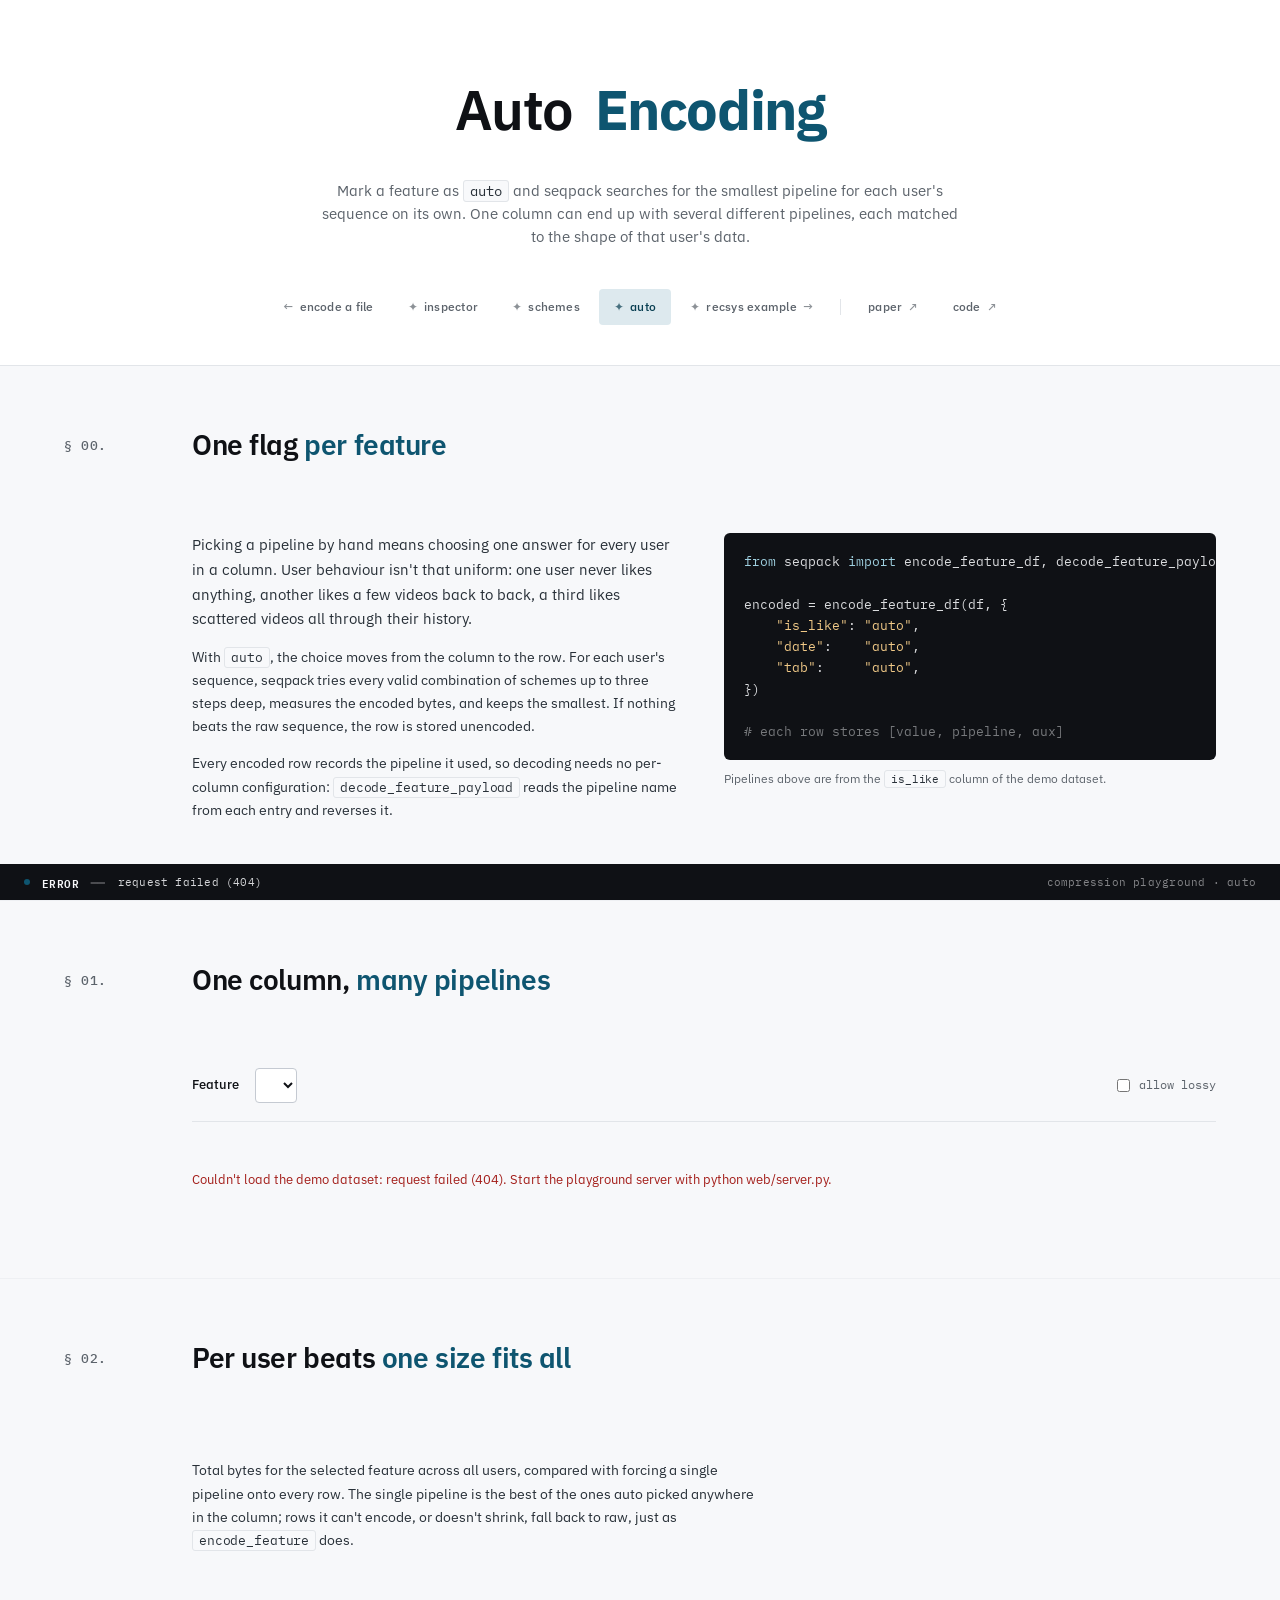
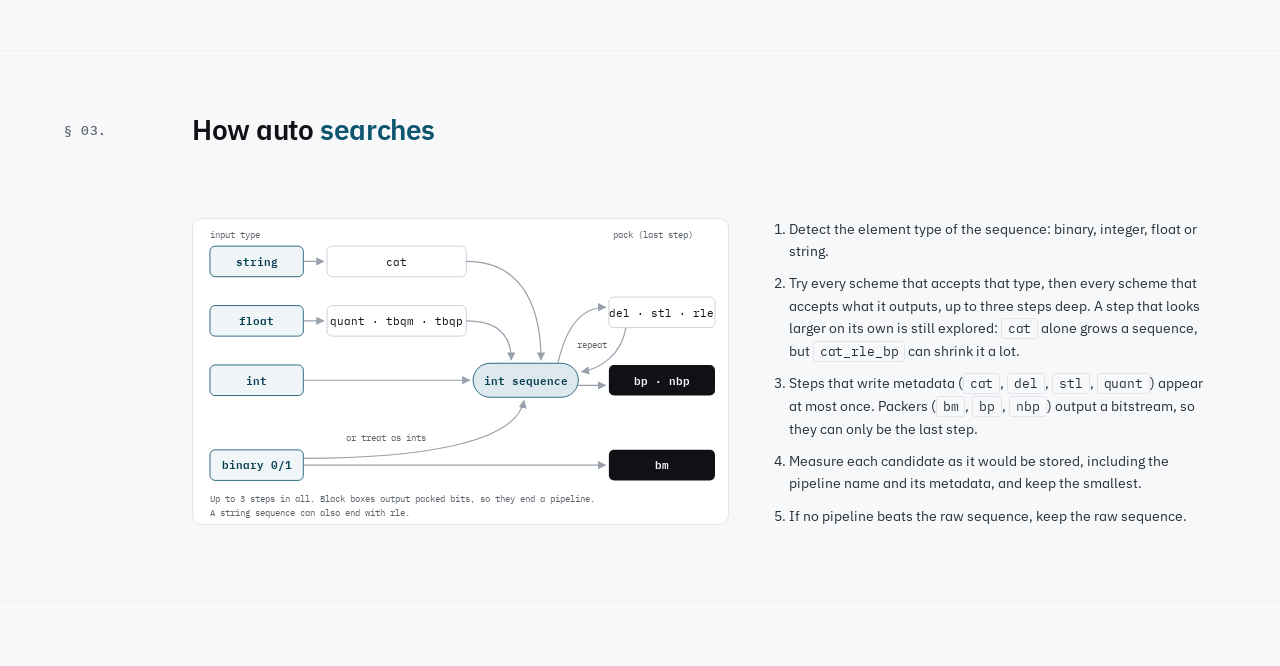
==== web/auto-encoding.html @ 8d9e1c18 "auto demo" ====
<!DOCTYPE html>
<html lang="en">
<head>
<meta charset="UTF-8">
<meta name="viewport" content="width=device-width, initial-scale=1.0">
<title>Compression Playground · Auto Encoding</title>
<link rel="preconnect" href="https://fonts.googleapis.com">
<link rel="preconnect" href="https://fonts.gstatic.com" crossorigin>
<link href="https://fonts.googleapis.com/css2?family=IBM+Plex+Mono:wght@400;500;600&family=IBM+Plex+Sans:wght@400;500;600;700&family=IBM+Plex+Serif:ital,wght@0,400;0,500;1,400&display=swap" rel="stylesheet">
<link rel="stylesheet" href="styles.css">
<style>
/* Pipeline colours. Assigned in order of how many users a pipeline wins, so
   the most common pipeline in any column is always the accent teal. */
:root {
  --pl-0: #0E5570;
  --pl-1: #D08A2E;
  --pl-2: #6B8F3A;
  --pl-3: #8A5BA8;
  --pl-4: #B8514A;
  --pl-5: #4F9BB5;
  --pl-6: #8C7A5B;
  --pl-7: #5C636B;
  --pl-none: #D5DAE0;
}

.au-body { font-size: 14px; line-height: 1.65; color: var(--ink-soft); max-width: 72ch; }
.au-body p { margin: 0 0 14px; }

/* ── §00 intro ─────────────────────────────────────────────────── */
.au-intro, .au-search { min-width: 0; }
.au-intro {
  display: grid;
  grid-template-columns: minmax(0, 1fr) minmax(0, 1fr);
  gap: 40px;
  align-items: start;
}
.au-code {
  margin: 0;
  background: var(--ink);
  color: rgba(247, 248, 250, 0.88);
  border-radius: var(--r-md);
  padding: 18px 20px;
  font-family: 'IBM Plex Mono', monospace;
  font-size: 12.5px;
  line-height: 1.7;
  overflow-x: auto;
}
.au-code .c { color: rgba(247, 248, 250, 0.45); }
.au-code .k { color: #9FD0E0; }
.au-code .s { color: #F0C987; }
.au-code-caption { font-size: 12px; color: var(--muted); margin-top: 10px; }

/* ── §01 explorer ──────────────────────────────────────────────── */
.au-controls {
  display: flex;
  flex-wrap: wrap;
  align-items: center;
  gap: 12px 16px;
  padding-bottom: 18px;
  margin-bottom: 24px;
  border-bottom: 1px solid var(--border);
}
.au-col-label { font-size: 13px; font-weight: 500; color: var(--ink); }
.au-select {
  font-family: 'IBM Plex Mono', monospace;
  font-size: 13px;
  padding: 7px 10px;
  border: 1px solid var(--border-strong);
  border-radius: var(--r-sm);
  background: var(--surface);
  color: var(--ink);
}
.au-picks { display: flex; flex-wrap: wrap; gap: 6px; }
.au-pick {
  font-family: 'IBM Plex Mono', monospace;
  font-size: 12px;
  padding: 5px 10px;
  border-radius: 999px;
  border: 1px solid var(--border);
  background: var(--surface);
  color: var(--muted);
  cursor: pointer;
}
.au-pick:hover { color: var(--ink); border-color: var(--border-strong); }
.au-pick[aria-pressed="true"] { background: var(--accent-soft); color: var(--accent-strong); border-color: transparent; }
.au-controls .lossy-toggle { margin-left: auto; }

.au-headline {
  font-size: 22px;
  font-weight: 600;
  letter-spacing: -0.01em;
  color: var(--ink);
  line-height: 1.3;
  margin: 0 0 18px;
  max-width: 40ch;
}
.au-headline .num { color: var(--accent); }

.au-explorer {
  display: grid;
  grid-template-columns: minmax(0, 440px) minmax(0, 1fr);
  gap: 40px;
  align-items: start;
}

/* the user grid — the centrepiece */
.au-grid {
  display: grid;
  grid-template-columns: repeat(10, 1fr);
  gap: 4px;
}
.au-tile {
  aspect-ratio: 1;
  border: none;
  padding: 0;
  border-radius: 3px;
  cursor: pointer;
  background: var(--pl-none);
  transition: transform var(--t-fast) var(--ease), opacity var(--t-base) var(--ease);
  position: relative;
}
.au-tile:hover { transform: scale(1.12); z-index: 1; }
.au-tile:focus-visible { outline: 2px solid var(--ink); outline-offset: 2px; }
.au-tile[aria-pressed="true"] { box-shadow: 0 0 0 2px var(--surface), 0 0 0 4px var(--ink); z-index: 2; }
.au-grid.filtering .au-tile:not(.match) { opacity: 0.18; }
.au-grid-caption { font-size: 12px; color: var(--muted); margin-top: 10px; }

.au-legend { list-style: none; margin: 18px 0 0; padding: 0; display: flex; flex-direction: column; gap: 2px; }
.au-legend button {
  width: 100%;
  display: grid;
  grid-template-columns: 12px minmax(0, 1fr) auto;
  gap: 10px;
  align-items: center;
  padding: 6px 8px;
  border: 1px solid transparent;
  border-radius: var(--r-sm);
  background: transparent;
  cursor: pointer;
  font: inherit;
  text-align: left;
  color: var(--ink);
}
.au-legend button:hover, .au-legend button[aria-pressed="true"] { background: var(--surface); border-color: var(--border); }
.au-swatch { width: 12px; height: 12px; border-radius: 2px; }
.au-legend-name { font-family: 'IBM Plex Mono', monospace; font-size: 12.5px; }
.au-legend-count { font-size: 12px; color: var(--muted); font-feature-settings: 'tnum'; }

/* selected user */
.au-detail {
  background: var(--surface);
  border: 1px solid var(--border);
  border-radius: var(--r-lg);
  padding: 22px 24px;
  min-width: 0;
}
.au-detail-head { display: flex; flex-wrap: wrap; align-items: baseline; justify-content: space-between; gap: 8px 16px; }
.au-detail-user { font-size: 18px; font-weight: 600; color: var(--ink); margin: 0; }
.au-detail-len { font-size: 12px; color: var(--muted); }
.au-strip { display: block; width: 100%; height: 72px; margin: 16px 0 6px; }
.au-strip-caption { font-size: 11.5px; color: var(--muted); display: flex; justify-content: space-between; gap: 12px; }
.au-pipeline { display: flex; flex-wrap: wrap; align-items: center; gap: 6px; margin: 18px 0 14px; }
.au-pipeline .scheme-chip .label { padding: 4px 10px; }
.au-pipeline-arrow { color: var(--soft); font-size: 12px; }
.au-raw-chip {
  font-family: 'IBM Plex Mono', monospace;
  font-size: 12px;
  padding: 4px 10px;
  border-radius: var(--r-sm);
  border: 1px dashed var(--border-strong);
  color: var(--muted);
}
.au-why { list-style: none; margin: 0 0 16px; padding: 0; display: flex; flex-direction: column; gap: 6px; }
.au-why li { display: grid; grid-template-columns: 44px minmax(0, 1fr); gap: 10px; font-size: 13px; line-height: 1.5; }
.au-why code { font-size: 11.5px; justify-self: start; align-self: start; }
.au-bytes {
  display: flex;
  flex-wrap: wrap;
  align-items: baseline;
  gap: 6px 14px;
  padding-top: 14px;
  border-top: 1px solid var(--rule);
  font-feature-settings: 'tnum';
}
.au-bytes-from { color: var(--muted); font-size: 13px; text-decoration: line-through; text-decoration-color: var(--soft); }
.au-bytes-to { font-size: 20px; font-weight: 600; color: var(--ink); }
.au-bytes-ratio { font-size: 13px; color: var(--pos); font-weight: 500; }
.au-bytes a { margin-left: auto; font-size: 13px; }

/* contrast trio */
.au-trio-title { font-size: 15px; font-weight: 600; color: var(--ink); margin: 48px 0 6px; }
.au-trio-sub { font-size: 13px; color: var(--muted); margin: 0 0 16px; }
.au-trio { display: grid; grid-template-columns: repeat(3, minmax(0, 1fr)); gap: 16px; }
.au-card {
  text-align: left;
  font: inherit;
  color: inherit;
  background: var(--surface);
  border: 1px solid var(--border);
  border-top: 3px solid var(--card-color, var(--pl-none));
  border-radius: var(--r-md);
  padding: 14px 16px 16px;
  cursor: pointer;
  min-width: 0;
}
.au-card:hover { border-color: var(--border-strong); border-top-color: var(--card-color); }
.au-card:focus-visible { outline: 2px solid var(--ink); outline-offset: 2px; }
.au-card-user { font-size: 12px; color: var(--muted); }
.au-card-scheme { font-family: 'IBM Plex Mono', monospace; font-size: 14px; font-weight: 600; color: var(--ink); margin: 2px 0 8px; }
.au-card .au-strip { height: 36px; margin: 6px 0 8px; }
.au-card-why { font-size: 12.5px; line-height: 1.5; color: var(--ink-soft); margin: 0; }

/* ── §02 savings ───────────────────────────────────────────────── */
.au-bars { display: flex; flex-direction: column; gap: 14px; max-width: 760px; }
.au-bar-row { display: grid; grid-template-columns: 220px minmax(0, 1fr) 96px; gap: 16px; align-items: center; }
.au-bar-label { font-size: 13px; color: var(--ink); }
.au-bar-label small { display: block; font-size: 11.5px; color: var(--muted); font-family: 'IBM Plex Mono', monospace; }
.au-bar-track { height: 18px; background: var(--bg-elev); border-radius: 2px; overflow: hidden; }
.au-bar-fill { height: 100%; background: var(--border-strong); transition: width var(--t-slow) var(--ease); }
.au-bar-row.auto .au-bar-fill { background: var(--accent); }
.au-bar-value { font-size: 13px; text-align: right; font-feature-settings: 'tnum'; color: var(--ink); }
.au-savings-note { margin-top: 20px; }

/* ── §03 search ────────────────────────────────────────────────── */
.au-search { display: grid; grid-template-columns: minmax(0, 1.2fr) minmax(0, 1fr); gap: 40px; align-items: start; }
.au-graph { display: block; width: 100%; height: auto; background: var(--surface); border: 1px solid var(--border); border-radius: var(--r-lg); }
.au-graph text { font-family: 'IBM Plex Mono', monospace; }
.au-rules { margin: 0; padding-left: 20px; font-size: 14px; line-height: 1.6; color: var(--ink-soft); }
.au-rules li { margin-bottom: 10px; }

.au-status { font-size: 13px; color: var(--muted); padding: 24px 0; }
.au-status.error { color: var(--neg); }

@media (max-width: 1100px) {
  .au-intro, .au-explorer, .au-search { grid-template-columns: minmax(0, 1fr); }
  .au-explorer { gap: 28px; }
  .au-grid-wrap { max-width: 440px; }
}
@media (max-width: 700px) {
  .au-trio { grid-template-columns: 1fr; }
  .au-bar-row { grid-template-columns: 1fr 80px; gap: 4px 12px; }
  .au-bar-label { grid-column: 1 / -1; }
  .au-controls .lossy-toggle { margin-left: 0; }
  .au-headline { font-size: 18px; }
  .au-detail { padding: 18px 16px; }
  .au-bytes a { margin-left: 0; flex-basis: 100%; }
}
@media (prefers-reduced-motion: reduce) {
  .au-tile, .au-bar-fill { transition: none; }
}
</style>
</head>
<body>

<div class="grain" aria-hidden="true"></div>

<!-- ─────────────────  MASTHEAD  ───────────────── -->
<header class="masthead">
  <h1 class="title">
    <span class="title-roman">Auto</span>
    <span class="title-italic">Encoding</span>
  </h1>

  <p class="masthead-tagline">
    Mark a feature as <code>auto</code> and seqpack searches for the smallest
    pipeline for each user's sequence on its own. One column can end up with
    several different pipelines, each matched to the shape of that user's data.
  </p>

  <nav class="masthead-nav">
    <a href="/" class="nav-link">
      <span class="nav-arrow">←</span> encode a file
    </a>
    <a href="/inspector.html" class="nav-link">
      <span class="nav-glyph">✦</span> inspector
    </a>
    <a href="/schemes.html" class="nav-link">
      <span class="nav-glyph">✦</span> schemes
    </a>
    <span class="nav-current">
      <span class="nav-glyph">✦</span> auto
    </span>
    <a href="/recsys-use-case.html" class="nav-link">
      <span class="nav-glyph">✦</span> recsys example <span class="nav-arrow">→</span>
    </a>
    <span class="nav-sep" aria-hidden="true"></span>
    <a href="https://dl.acm.org/doi/epdf/10.1145/3773078.3841279" class="nav-link nav-external" target="_blank" rel="noopener noreferrer">
      paper <span class="nav-arrow">↗</span>
    </a>
    <a href="https://github.com/CapitalOne-Research/sequence-compression" class="nav-link nav-external" target="_blank" rel="noopener noreferrer">
      code <span class="nav-arrow">↗</span>
    </a>
  </nav>

  <div class="hot-rule"></div>
</header>


<!-- ─────────────────  §00 ONE FLAG  ───────────────── -->
<section class="section">
  <div class="section-num">§ 00.</div>
  <h2 class="section-title">One flag <em>per feature</em></h2>
  <div class="section-body au-intro">
    <div class="au-body">
      <p class="lede">
        Picking a pipeline by hand means choosing one answer for every user in
        a column. User behaviour isn't that uniform: one user never likes
        anything, another likes a few videos back to back, a third likes
        scattered videos all through their history.
      </p>
      <p>
        With <code>auto</code>, the choice moves from the column to the row.
        For each user's sequence, seqpack tries every valid combination of
        schemes up to three steps deep, measures the encoded bytes, and keeps
        the smallest. If nothing beats the raw sequence, the row is stored
        unencoded.
      </p>
      <p>
        Every encoded row records the pipeline it used, so decoding needs no
        per-column configuration: <code>decode_feature_payload</code> reads the
        pipeline name from each entry and reverses it.
      </p>
    </div>
    <div>
<pre class="au-code"><span class="k">from</span> seqpack <span class="k">import</span> encode_feature_df, decode_feature_payload

encoded = encode_feature_df(df, {
    <span class="s">"is_like"</span>: <span class="s">"auto"</span>,
    <span class="s">"date"</span>:    <span class="s">"auto"</span>,
    <span class="s">"tab"</span>:     <span class="s">"auto"</span>,
})

<span class="c"># each row stores [value, pipeline, aux]</span>
<span id="auCodeRows"></span></pre>
      <p class="au-code-caption">
        Pipelines above are from the <code>is_like</code> column of the demo
        dataset.
      </p>
    </div>
  </div>
</section>


<!-- ─────────────────  §01 EXPLORER  ───────────────── -->
<section class="section">
  <div class="section-num">§ 01.</div>
  <h2 class="section-title">One column, <em>many pipelines</em></h2>
  <div class="section-body">
    <div class="au-controls">
      <label class="au-col-label" for="auColumn">Feature</label>
      <select id="auColumn" class="au-select" aria-label="Feature column"></select>
      <div class="au-picks" id="auPicks" aria-label="Suggested features"></div>
      <label class="lossy-toggle" title="Let auto consider lossy schemes (quant, tbqm, tbqp). Only float features such as embeddings are affected.">
        <input type="checkbox" id="auLossy">
        allow lossy
      </label>
    </div>

    <div id="auStatus" class="au-status" role="status">Encoding the demo dataset…</div>

    <div id="auExplorer" class="hidden">
      <p class="au-headline" id="auHeadline"></p>

      <div class="au-explorer">
        <div class="au-grid-wrap">
          <div class="au-grid" id="auGrid" role="group" aria-label="Users, coloured by the pipeline auto chose"></div>
          <p class="au-grid-caption">
            Each square is one user from the KuaiRand demo sample. Select a
            square to see that user's sequence, or a pipeline below to highlight
            its users.
          </p>
          <ul class="au-legend" id="auLegend"></ul>
        </div>

        <div class="au-detail" id="auDetail" aria-live="polite"></div>
      </div>

      <h3 class="au-trio-title">Same feature, different answers</h3>
      <p class="au-trio-sub" id="auTrioSub"></p>
      <div class="au-trio" id="auTrio"></div>
    </div>
  </div>
</section>


<!-- ─────────────────  §02 SAVINGS  ───────────────── -->
<section class="section" id="auSavingsSection">
  <div class="section-num">§ 02.</div>
  <h2 class="section-title">Per user beats <em>one size fits all</em></h2>
  <div class="section-body">
    <p class="au-body" id="auSavingsLede">
      Total bytes for the selected feature across all users, compared with
      forcing a single pipeline onto every row. The single pipeline is the best
      of the ones auto picked anywhere in the column; rows it can't encode, or
      doesn't shrink, fall back to raw, just as <code>encode_feature</code> does.
    </p>
    <div class="au-bars" id="auBars"></div>
    <p class="au-body au-savings-note" id="auSavingsNote"></p>
  </div>
</section>


<!-- ─────────────────  §03 SEARCH  ───────────────── -->
<section class="section">
  <div class="section-num">§ 03.</div>
  <h2 class="section-title">How auto <em>searches</em></h2>
  <div class="section-body au-search">
    <svg class="au-graph" viewBox="0 0 630 360" role="img"
         aria-labelledby="auGraphTitle auGraphDesc">
      <title id="auGraphTitle">Scheme transitions auto can follow</title>
      <desc id="auGraphDesc">Strings go through cat and floats through quant, tbqm or tbqp; both produce an integer sequence. Integer inputs start there directly, and binary inputs can too. An integer sequence can go through del, stl or rle, which produce integers again, or end in bp or nbp. Binary sequences can also end in bm.</desc>
      <defs>
        <marker id="auArrow" viewBox="0 0 10 10" refX="9" refY="5" markerWidth="7" markerHeight="7" orient="auto-start-reverse">
          <path d="M0,0 L10,5 L0,10 z" fill="#98A0AB"/>
        </marker>
      </defs>

      <g font-size="11" fill="#5C636B">
        <text x="20" y="22">input type</text>
        <text x="495" y="22">pack (last step)</text>
      </g>

      <!-- input types -->
      <g font-size="13" font-weight="600" text-anchor="middle" fill="#083E51">
        <rect x="20" y="32"  width="110" height="36" rx="6" fill="#F0F5F7" stroke="#0E5570"/>
        <text x="75" y="55">string</text>
        <rect x="20" y="102" width="110" height="36" rx="6" fill="#F0F5F7" stroke="#0E5570"/>
        <text x="75" y="125">float</text>
        <rect x="20" y="172" width="110" height="36" rx="6" fill="#F0F5F7" stroke="#0E5570"/>
        <text x="75" y="195">int</text>
        <rect x="20" y="272" width="110" height="36" rx="6" fill="#F0F5F7" stroke="#0E5570"/>
        <text x="75" y="295">binary 0/1</text>
      </g>

      <!-- transforms that turn non-integers into integers -->
      <g font-size="12.5" text-anchor="middle" fill="#0F1115">
        <rect x="158" y="32"  width="164" height="36" rx="6" fill="#FFFFFF" stroke="#C5CAD2"/>
        <text x="240" y="55">cat</text>
        <rect x="158" y="102" width="164" height="36" rx="6" fill="#FFFFFF" stroke="#C5CAD2"/>
        <text x="240" y="125">quant · tbqm · tbqp</text>
      </g>

      <!-- the integer sequence every route passes through -->
      <rect x="330" y="170" width="124" height="40" rx="20" fill="#DDE9EE" stroke="#0E5570"/>
      <text x="392" y="195" font-size="13" font-weight="600" text-anchor="middle" fill="#083E51">int sequence</text>

      <!-- reducers: int in, int out -->
      <rect x="490" y="92" width="125" height="36" rx="6" fill="#FFFFFF" stroke="#C5CAD2"/>
      <text x="552" y="115" font-size="12.5" text-anchor="middle" fill="#0F1115">del · stl · rle</text>

      <!-- packers -->
      <g font-size="12.5" font-weight="600" text-anchor="middle" fill="#F7F8FA">
        <rect x="490" y="172" width="125" height="36" rx="6" fill="#0F1115"/>
        <text x="552" y="195">bp · nbp</text>
        <rect x="490" y="272" width="125" height="36" rx="6" fill="#0F1115"/>
        <text x="552" y="295">bm</text>
      </g>

      <g fill="none" stroke="#98A0AB" stroke-width="1.4" marker-end="url(#auArrow)">
        <path d="M130 50 H154"/>
        <path d="M130 120 H154"/>
        <!-- cat and the float quantizers emit ints -->
        <path d="M322 50 C392 50 410 110 410 166"/>
        <path d="M322 120 C362 120 375 140 375 166"/>
        <!-- raw ints start at the int sequence -->
        <path d="M130 190 H326"/>
        <!-- reduce and come back as ints -->
        <path d="M430 170 C440 125 460 104 486 104"/>
        <path d="M510 128 C505 160 480 176 458 180"/>
        <!-- pack -->
        <path d="M454 196 H486"/>
        <!-- binary: bitmap, or treat as ints -->
        <path d="M130 290 H486"/>
        <path d="M130 282 C260 282 380 266 390 214"/>
      </g>
      <g font-size="10.5" fill="#5C636B">
        <text x="470" y="152" text-anchor="middle">repeat</text>
        <text x="180" y="262">or treat as ints</text>
        <text x="20" y="334">Up to 3 steps in all. Black boxes output packed bits, so they end a pipeline.</text>
        <text x="20" y="350">A string sequence can also end with rle.</text>
      </g>
    </svg>

    <ol class="au-rules">
      <li>Detect the element type of the sequence: binary, integer, float or string.</li>
      <li>Try every scheme that accepts that type, then every scheme that accepts
        what it outputs, up to three steps deep. A step that looks larger on its
        own is still explored: <code>cat</code> alone grows a sequence, but
        <code>cat_rle_bp</code> can shrink it a lot.</li>
      <li>Steps that write metadata (<code>cat</code>, <code>del</code>,
        <code>stl</code>, <code>quant</code>) appear at most once. Packers
        (<code>bm</code>, <code>bp</code>, <code>nbp</code>) output a bitstream,
        so they can only be the last step.</li>
      <li>Measure each candidate as it would be stored, including the pipeline
        name and its metadata, and keep the smallest.</li>
      <li>If no pipeline beats the raw sequence, keep the raw sequence.</li>
    </ol>
  </div>
</section>


<!-- ─────────────────  STATUS BAR  ───────────────── -->
<footer class="status-bar">
  <span class="status-dot" id="statusDot"></span>
  <span id="statusLabel">AUTO</span>
  <span class="status-sep">━━</span>
  <span id="statusDetail">per-user pipeline search · KuaiRand demo sample</span>
  <span class="status-spacer"></span>
  <span class="status-meta">compression playground · auto</span>
</footer>

<script src="auto-encoding.js"></script>

</body>
</html>
---- web/styles.css ----
/* ═════════════════════════════════════════════════════════════════
   COMPRESSION PLAYGROUND · stylesheet
   Refined data-tool aesthetic.
   ─────────────────────────────────────────────────────────────────
   palette : cool ivory · ink · single deep-teal accent
   type    : IBM Plex Sans (body/display) · IBM Plex Mono (data/code)
   spacing : 4-pt scale, 1280-px max content width
   tone    : Stripe Dashboard / Linear / Observable
   ═════════════════════════════════════════════════════════════════ */

:root {
  /* surface */
  --bg:             #F7F8FA;
  --bg-elev:        #F1F3F5;
  --surface:        #FFFFFF;
  --surface-alt:    #F8F9FB;
  --surface-tint:   #FBFCFD;

  /* lines */
  --border:         #E2E5E9;
  --border-strong:  #C5CAD2;
  --border-emphasis:#0F1115;
  --rule:           #EEF0F3;

  /* text */
  --ink:            #0F1115;
  --ink-soft:       #283038;
  --muted:          #5C636B;
  --soft:           #98A0AB;
  --on-dark:        #F7F8FA;

  /* single signature accent — deep teal */
  --accent:         #0E5570;
  --accent-strong:  #083E51;
  --accent-soft:    #DDE9EE;
  --accent-tint:    #F0F5F7;
  --accent-glow:    rgba(14, 85, 112, 0.12);

  /* data semantic */
  --pos:            #0F6E40;
  --pos-soft:       #DDF1E5;
  --neg:            #A31E1A;
  --neg-soft:       #F4DEDD;
  --warn:           #92580B;
  --warn-soft:      #F7E8CB;

  /* shadows */
  --shadow-1:       0 1px 2px rgba(15, 17, 21, 0.04);
  --shadow-2:       0 1px 3px rgba(15, 17, 21, 0.05), 0 4px 12px rgba(15, 17, 21, 0.04);
  --shadow-3:       0 2px 6px rgba(15, 17, 21, 0.06), 0 12px 24px rgba(15, 17, 21, 0.06);

  /* radii */
  --r-sm:           4px;
  --r-md:           6px;
  --r-lg:           10px;

  /* timing */
  --t-fast:         120ms;
  --t-base:         180ms;
  --t-slow:         320ms;
  --ease:           cubic-bezier(0.4, 0, 0.1, 1);
}


/* ─── reset / base ──────────────────────────────────────────────── */

*, *::before, *::after { box-sizing: border-box; }

html, body {
  margin: 0;
  padding: 0;
  background: var(--bg);
  color: var(--ink);
  font-family: 'IBM Plex Sans', -apple-system, BlinkMacSystemFont, sans-serif;
  font-size: 14px;
  line-height: 1.55;
  font-feature-settings: 'ss01', 'tnum';
  -webkit-font-smoothing: antialiased;
  -moz-osx-font-smoothing: grayscale;
  text-rendering: optimizeLegibility;
}

body {
  padding-bottom: 64px;
  position: relative;
  overflow-x: hidden;
  background-image:
    radial-gradient(ellipse 1200px 600px at 50% -200px, rgba(14, 85, 112, 0.04), transparent 70%);
}

::selection { background: var(--accent); color: var(--on-dark); }

/* the grain overlay we inherited — neutralised, no longer paper-grainy */
.grain { display: none; }

/* basic elements */
em, i { font-style: italic; }
strong, b { font-weight: 600; }

a {
  color: var(--accent);
  text-decoration: none;
  border-bottom: 1px solid currentColor;
  transition: color var(--t-base) var(--ease);
}
a:hover { color: var(--accent-strong); }

code {
  font-family: 'IBM Plex Mono', ui-monospace, 'SF Mono', Menlo, monospace;
  font-size: 0.92em;
  background: var(--surface-alt);
  border: 1px solid var(--border);
  padding: 1px 6px;
  border-radius: 3px;
  color: var(--ink-soft);
  letter-spacing: -0.01em;
}

hr { border: none; border-top: 1px solid var(--border); }

/* hide elements */
.hidden { display: none !important; }


/* ─── corner nav ────────────────────────────────────────────────── */

/* ─── masthead ──────────────────────────────────────────────────── */

.masthead {
  position: relative;
  padding: 80px 64px 40px;
  border-bottom: 1px solid var(--border);
  display: grid;
  grid-template-columns: 1fr;
  gap: 16px 32px;
  align-items: end;
  background: var(--surface);
}

.masthead-meta-l, .masthead-meta-r {
  font-family: 'IBM Plex Mono', monospace;
  font-size: 11px;
  letter-spacing: 0.04em;
  color: var(--muted);
  display: flex;
  gap: 10px;
  align-items: center;
  padding-bottom: 18px;
}
.masthead-meta-r { justify-content: flex-end; }

.dot { color: var(--soft); user-select: none; }

.title {
  margin: 0 auto;
  font-family: 'IBM Plex Sans', sans-serif;
  font-weight: 600;
  font-size: 56px;
  line-height: 1.05;
  letter-spacing: -0.025em;
  text-align: center;
  white-space: nowrap;
  color: var(--ink);
}
.title-roman { font-style: normal; }
.title-italic {
  font-weight: 700;
  color: var(--accent);
  margin-left: 0.18em;
  position: relative;
}

.masthead-tagline {
  grid-column: 1 / -1;
  text-align: center;
  font-size: 15px;
  line-height: 1.55;
  color: var(--muted);
  max-width: 640px;
  margin: 24px auto 0;
}

.masthead-nav {
  grid-column: 1 / -1;
  display: flex;
  flex-wrap: wrap;
  justify-content: center;
  align-items: center;
  gap: 4px;
  margin-top: 24px;
  font-family: 'IBM Plex Sans', sans-serif;
  font-size: 12px;
  letter-spacing: 0.02em;
}
.nav-link, .nav-current {
  display: inline-flex;
  align-items: center;
  gap: 6px;
  padding: 8px 14px;
  border-radius: var(--r-sm);
  font-weight: 500;
  border-bottom: none;
}
.nav-link {
  color: var(--muted);
  background: transparent;
  border: 1px solid transparent;
  transition: all var(--t-base) var(--ease);
}
.nav-link:hover {
  color: var(--ink);
  background: var(--bg-elev);
  border-color: var(--border);
}
.nav-current {
  background: var(--accent-soft);
  color: var(--accent-strong);
  border: 1px solid transparent;
}
.nav-sep {
  width: 1px;
  height: 16px;
  margin: 0 8px;
  background: var(--border);
}
.nav-arrow, .nav-glyph {
  font-size: 12px;
  opacity: 0.7;
}

.hot-rule {
  display: none;
}

/* keep .seal hidden if any HTML still references it */
.seal { display: none; }


/* ─── sections ──────────────────────────────────────────────────── */

.section {
  position: relative;
  max-width: 1320px;
  margin: 0 auto;
  padding: 64px 64px;
  display: grid;
  grid-template-columns: 88px 1fr;
  gap: 40px;
  border-bottom: 1px solid var(--rule);
  background: var(--bg);
}

.section:not(.hidden) { animation: section-rise 380ms var(--ease); }

@keyframes section-rise {
  from { opacity: 0; transform: translateY(6px); }
  to   { opacity: 1; transform: translateY(0); }
}

.section-num {
  font-family: 'IBM Plex Mono', monospace;
  font-size: 13px;
  font-weight: 500;
  letter-spacing: 0.04em;
  color: var(--muted);
  padding-top: 6px;
  font-feature-settings: 'tnum';
}

.section-title {
  grid-column: 2;
  margin: 0 0 32px;
  font-family: 'IBM Plex Sans', sans-serif;
  font-weight: 600;
  font-size: 28px;
  line-height: 1.1;
  letter-spacing: -0.015em;
  color: var(--ink);
}
.section-title em {
  font-style: normal;
  color: var(--accent);
  font-weight: 600;
}

.section-body { grid-column: 2; }


/* ─── §01 intake ────────────────────────────────────────────────── */

.intake-grid {
  display: grid;
  grid-template-columns: 1fr 1.1fr;
  gap: 48px;
  align-items: start;
}

.intake-copy { font-size: 14px; line-height: 1.65; color: var(--ink-soft); }

.lede {
  margin: 0 0 20px;
  font-size: 15px;
  line-height: 1.65;
  color: var(--ink-soft);
}

.legend {
  list-style: none;
  margin: 0 0 20px;
  padding: 0;
  display: flex;
  flex-wrap: wrap;
  gap: 8px;
  font-size: 12px;
}
.legend li {
  display: inline-flex;
  align-items: center;
  gap: 8px;
  padding: 4px 10px 4px 4px;
  border: 1px solid var(--border);
  border-radius: 999px;
  background: var(--surface);
  color: var(--muted);
}
.legend .key {
  background: var(--ink);
  color: var(--on-dark);
  padding: 2px 8px;
  font-size: 10px;
  font-family: 'IBM Plex Mono', monospace;
  font-weight: 500;
  letter-spacing: 0.02em;
  border-radius: 999px;
}

.footnote {
  font-size: 12px;
  color: var(--muted);
  margin: 16px 0 0;
  padding-top: 16px;
  border-top: 1px dashed var(--border);
  line-height: 1.55;
}
.footnote .ref {
  color: var(--accent);
  font-weight: 600;
  margin-right: 4px;
}

/* drop zone */
.intake-drop {
  position: relative;
  display: block;
  padding: 64px 32px;
  background: var(--surface);
  border: 1.5px dashed var(--border-strong);
  border-radius: var(--r-md);
  cursor: pointer;
  text-align: center;
  transition: all var(--t-base) var(--ease);
  user-select: none;
  overflow: hidden;
}

.intake-drop:hover {
  border-color: var(--accent);
  background: var(--accent-tint);
}

.intake-drop.hover {
  border-color: var(--accent);
  background: var(--accent-soft);
  border-style: solid;
}

.drop-corner { display: none; }

.drop-content {
  position: relative;
  z-index: 1;
}

.drop-glyph {
  font-family: 'IBM Plex Sans', sans-serif;
  font-size: 36px;
  line-height: 1;
  font-weight: 400;
  color: var(--accent);
  margin-bottom: 16px;
}

.drop-label {
  font-size: 13px;
  font-weight: 600;
  letter-spacing: 0.02em;
  margin: 0;
  color: var(--ink);
}

.drop-divider {
  height: 1px;
  width: 32px;
  background: var(--border);
  margin: 12px auto;
}

.drop-sub {
  font-size: 12px;
  color: var(--muted);
  letter-spacing: 0;
}

.drop-formats {
  margin-top: 16px;
  font-family: 'IBM Plex Mono', monospace;
  font-size: 11px;
  color: var(--muted);
  display: flex;
  justify-content: center;
  gap: 8px;
}


/* ─── §02 schema inspection ─────────────────────────────────────── */

.schema-stats {
  display: grid;
  grid-template-columns: 2fr 1fr 1fr 1.4fr;
  gap: 1px;
  background: var(--border);
  border: 1px solid var(--border);
  border-radius: var(--r-md);
  margin-bottom: 32px;
  overflow: hidden;
}

.stat {
  background: var(--surface);
  padding: 18px 20px;
}
.stat-label {
  font-family: 'IBM Plex Mono', monospace;
  font-size: 11px;
  letter-spacing: 0.04em;
  text-transform: uppercase;
  color: var(--muted);
  margin-bottom: 6px;
}
.stat-value {
  font-family: 'IBM Plex Sans', sans-serif;
  font-weight: 600;
  font-size: 28px;
  line-height: 1.1;
  letter-spacing: -0.015em;
  color: var(--ink);
  font-feature-settings: 'tnum';
  font-variant-numeric: tabular-nums;
}
.stat-value.mono {
  font-family: 'IBM Plex Mono', monospace;
  font-weight: 500;
  font-size: 16px;
  letter-spacing: 0;
  word-break: break-all;
}

/* schema table */
.schema-table-scroll {
  max-height: 480px;
  overflow-y: auto;
  border: 1px solid var(--border);
  border-radius: var(--r-md);
  background: var(--surface);
}
.schema-table {
  width: 100%;
  border-collapse: collapse;
  font-size: 13px;
  background: var(--surface);
  border: 1px solid var(--border);
  border-radius: var(--r-md);
  overflow: hidden;
}

.schema-table thead th {
  text-align: left;
  font-family: 'IBM Plex Mono', monospace;
  font-size: 11px;
  letter-spacing: 0.04em;
  text-transform: uppercase;
  font-weight: 500;
  color: var(--muted);
  padding: 12px 16px;
  background: var(--surface-alt);
  border-bottom: 1px solid var(--border);
  position: sticky;
  top: 0;
}
.schema-table th.ta-r, .schema-table td.ta-r { text-align: right; }

.schema-table tbody td {
  padding: 12px 16px;
  border-bottom: 1px solid var(--rule);
  vertical-align: middle;
  transition: background var(--t-fast) var(--ease);
}
.schema-table tbody tr:last-child td { border-bottom: none; }
.schema-table tbody tr:hover td { background: var(--surface-alt); }

.col-num {
  font-family: 'IBM Plex Mono', monospace;
  color: var(--soft);
  font-size: 12px;
  width: 36px;
  font-weight: 500;
}
.col-name {
  font-weight: 500;
  color: var(--ink);
  font-family: 'IBM Plex Mono', monospace;
  font-size: 12.5px;
}

.col-type-badge {
  display: inline-block;
  padding: 2px 8px;
  font-family: 'IBM Plex Mono', monospace;
  font-size: 11px;
  font-weight: 500;
  letter-spacing: 0;
  border: 1px solid var(--border);
  border-radius: 3px;
  color: var(--ink-soft);
  background: var(--surface-alt);
}
.col-type-badge.string   { color: var(--accent); border-color: var(--accent-soft); background: var(--accent-tint); }
.col-type-badge.int      { color: var(--ink-soft); }
.col-type-badge.float    { color: var(--ink-soft); }
.col-type-badge.binary   { color: var(--warn); border-color: var(--warn-soft); background: var(--warn-soft); }
.col-type-badge.datetime { color: var(--accent); border-color: var(--accent-soft); background: var(--accent-tint); }
.col-type-badge.bool     { color: var(--warn); border-color: var(--warn-soft); background: var(--warn-soft); }
.col-type-badge.empty    { color: var(--soft); }

.col-card {
  font-variant-numeric: tabular-nums;
  font-family: 'IBM Plex Mono', monospace;
  font-size: 12px;
  font-weight: 500;
}
.col-card .of {
  color: var(--soft);
  font-size: 11px;
  margin-left: 4px;
  font-weight: 400;
}

.col-sample {
  color: var(--muted);
  font-family: 'IBM Plex Mono', monospace;
  font-size: 11.5px;
  max-width: 320px;
  overflow: hidden;
  text-overflow: ellipsis;
  white-space: nowrap;
}
.col-sample .sep { color: var(--soft); margin: 0 6px; }

.col-bytes {
  font-variant-numeric: tabular-nums;
  font-family: 'IBM Plex Mono', monospace;
  text-align: right;
  font-weight: 500;
  font-size: 12px;
  color: var(--ink);
}


/* ─── §03 pipeline composer ─────────────────────────────────────── */

.pipeline-help {
  font-size: 14px;
  line-height: 1.6;
  color: var(--muted);
  margin: 0 0 24px;
  max-width: 780px;
}
.pipeline-help em {
  color: var(--accent);
  font-style: normal;
  font-weight: 500;
}
.hot-italic {
  color: var(--accent);
  font-weight: 500;
  font-style: normal;
}

.encode-actions {
  display: flex;
  align-items: center;
  gap: 8px;
  padding: 16px 0;
  border-top: 1px solid var(--border);
  border-bottom: 1px solid var(--border);
  margin-bottom: 24px;
}
.action-spacer { flex: 1; }
.action-hint {
  font-size: 12px;
  color: var(--muted);
}
.action-hint code {
  font-size: 11px;
  padding: 1px 5px;
}
.lossy-toggle {
  display: inline-flex;
  align-items: center;
  gap: 6px;
  font-family: 'IBM Plex Mono', monospace;
  font-size: 12px;
  color: var(--muted);
  cursor: pointer;
  user-select: none;
}
.lossy-toggle input[type="checkbox"] {
  accent-color: var(--accent);
  cursor: pointer;
}
.lossy-toggle-hint {
  opacity: 0.65;
}

.btn-primary {
  background: var(--accent);
  color: var(--on-dark);
  border: 1px solid var(--accent);
  padding: 9px 18px;
  font-family: 'IBM Plex Sans', sans-serif;
  font-size: 13px;
  font-weight: 500;
  letter-spacing: 0;
  text-transform: none;
  cursor: pointer;
  border-radius: var(--r-sm);
  transition: all var(--t-base) var(--ease);
  display: inline-flex;
  align-items: center;
  gap: 6px;
  box-shadow: var(--shadow-1);
}
.btn-primary:hover {
  background: var(--accent-strong);
  border-color: var(--accent-strong);
  box-shadow: 0 0 0 4px var(--accent-glow);
}
.btn-primary:active { transform: translateY(1px); }
.btn-arrow {
  font-size: 14px;
  font-weight: 400;
  margin-left: 4px;
  opacity: 0.85;
}

.btn-secondary {
  background: var(--surface);
  border: 1px solid var(--border);
  color: var(--ink);
  padding: 9px 14px;
  font-family: 'IBM Plex Sans', sans-serif;
  font-size: 13px;
  font-weight: 500;
  letter-spacing: 0;
  text-transform: none;
  cursor: pointer;
  border-radius: var(--r-sm);
  transition: all var(--t-base) var(--ease);
}
.btn-secondary:hover {
  background: var(--surface-alt);
  border-color: var(--border-strong);
}
.btn-auto-all {
  border-color: var(--accent-soft);
  color: var(--accent);
  background: var(--accent-tint);
}
.btn-auto-all:hover {
  background: var(--accent-soft);
  border-color: var(--accent);
  color: var(--accent-strong);
}
.btn-auto-all .auto-glyph { color: inherit; }


/* per-column row */
.pipeline-list {
  display: flex;
  flex-direction: column;
  background: var(--surface);
  border: 1px solid var(--border);
  border-radius: var(--r-md);
  max-height: 520px;
  overflow-y: auto;
}

.col-row {
  display: grid;
  grid-template-columns: minmax(0, 240px) minmax(0, 1fr) minmax(0, 200px);
  align-items: center;
  gap: 24px;
  padding: 14px 20px;
  border-bottom: 1px solid var(--rule);
  transition: background var(--t-fast) var(--ease);
}
.col-row > * { min-width: 0; }
.col-row:last-child { border-bottom: none; }
.col-row:hover { background: var(--surface-alt); }

.col-row-name {
  font-family: 'IBM Plex Mono', monospace;
  font-weight: 500;
  font-size: 13px;
  color: var(--ink);
  white-space: nowrap;
  overflow: hidden;
  text-overflow: ellipsis;
}
.col-row-meta {
  font-family: 'IBM Plex Mono', monospace;
  font-size: 11px;
  color: var(--muted);
  margin-top: 3px;
  white-space: nowrap;
  overflow: hidden;
  text-overflow: ellipsis;
}
.col-row-meta .lossy {
  color: var(--warn);
  margin-left: 6px;
  font-weight: 500;
}

/* improper-pipeline warnings — composer (§03) spans the full col-row width;
   inspector (§02) sits below the chip row. Both collapse when empty. */
.pipeline-warnings {
  grid-column: 1 / -1;
  display: flex;
  flex-direction: column;
  gap: 6px;
  margin-top: -6px;
}
.pipeline-warnings:empty { display: none; }

.pg-warnings {
  display: flex;
  flex-direction: column;
  gap: 6px;
  margin-bottom: 12px;
}
.pg-warnings:empty { display: none; }

.pipe-warn {
  display: flex;
  align-items: flex-start;
  gap: 8px;
  font-family: 'IBM Plex Sans', sans-serif;
  font-size: 12px;
  line-height: 1.45;
  padding: 7px 11px;
  border-radius: var(--r-sm);
  border-left: 3px solid;
  animation: chipPop 220ms var(--ease);
}
.pipe-warn .glyph {
  font-family: 'IBM Plex Mono', monospace;
  font-weight: 700;
  flex: none;
}
.pipe-warn .msg { color: var(--ink-soft); }
.pipe-warn.level-error {
  background: var(--neg-soft);
  border-color: var(--neg);
}
.pipe-warn.level-error .glyph { color: var(--neg); }
.pipe-warn.level-warn {
  background: var(--warn-soft);
  border-color: var(--warn);
}
.pipe-warn.level-warn .glyph { color: var(--warn); }

.col-row-pipeline {
  display: flex;
  align-items: center;
  gap: 6px;
  flex-wrap: wrap;
  min-height: 32px;
  min-width: 0;
}

.scheme-chip {
  display: inline-flex;
  align-items: center;
  background: var(--ink);
  color: var(--on-dark);
  font-family: 'IBM Plex Mono', monospace;
  font-size: 12px;
  font-weight: 500;
  letter-spacing: 0;
  padding: 0;
  border: none;
  user-select: none;
  border-radius: var(--r-sm);
  overflow: hidden;
  transition: transform var(--t-fast) var(--ease);
  animation: chipPop 220ms var(--ease);
}
@keyframes chipPop {
  from { opacity: 0; transform: scale(0.92); }
  to   { opacity: 1; transform: scale(1); }
}
.scheme-chip .label { padding: 4px 4px 4px 10px; }
.scheme-chip .x {
  padding: 0 8px;
  cursor: pointer;
  font-size: 14px;
  line-height: 1;
  height: 22px;
  display: inline-flex;
  align-items: center;
  margin-left: 4px;
  transition: background var(--t-fast) var(--ease);
  opacity: 0.7;
}
.scheme-chip .x:hover { background: rgba(255, 255, 255, 0.15); opacity: 1; }

.scheme-chip.auto-chip {
  background: var(--surface);
  color: var(--accent);
  border: 1px solid var(--accent);
  box-shadow: 0 0 0 2px var(--accent-tint);
}
.scheme-chip.auto-chip .label {
  font-weight: 600;
  font-family: 'IBM Plex Sans', sans-serif;
  font-size: 12px;
  display: inline-flex;
  align-items: center;
  gap: 4px;
}
.scheme-chip.auto-chip .x {
  border-left: 1px solid var(--accent-soft);
  color: var(--accent);
  margin-left: 6px;
  height: 24px;
}
.scheme-chip.auto-chip .x:hover { background: var(--accent-soft); color: var(--accent-strong); }
.scheme-chip.auto-chip:hover {}

.pipeline-arrow {
  color: var(--soft);
  font-size: 12px;
  font-family: 'IBM Plex Mono', monospace;
}
.pipeline-empty {
  color: var(--soft);
  font-style: normal;
  font-size: 13px;
}

/* add scheme dropdown */
.add-scheme {
  position: relative;
  display: inline-block;
}
.add-scheme summary {
  list-style: none;
  cursor: pointer;
  border: 1px dashed var(--border-strong);
  padding: 4px 12px;
  font-family: 'IBM Plex Sans', sans-serif;
  font-size: 12px;
  font-weight: 500;
  border-radius: var(--r-sm);
  display: inline-flex;
  align-items: center;
  gap: 4px;
  color: var(--muted);
  transition: all var(--t-base) var(--ease);
}
.add-scheme summary::-webkit-details-marker { display: none; }
.add-scheme summary::before {
  content: "+";
  font-weight: 600;
  font-size: 14px;
  margin-right: 2px;
}
.add-scheme summary:hover {
  background: var(--bg-elev);
  color: var(--ink);
  border-color: var(--ink);
  border-style: solid;
}
.add-scheme[open] summary {
  background: var(--accent);
  color: var(--on-dark);
  border-color: var(--accent);
  border-style: solid;
}

.add-scheme-menu {
  position: fixed;
  background: var(--surface);
  border: 1px solid var(--border);
  z-index: 200;
  min-width: 320px;
  max-height: 400px;
  overflow-y: auto;
  box-shadow: var(--shadow-3);
  border-radius: var(--r-md);
}

.add-scheme-section {
  padding: 8px 14px 6px;
  font-family: 'IBM Plex Mono', monospace;
  font-size: 10px;
  letter-spacing: 0.06em;
  text-transform: uppercase;
  color: var(--muted);
  background: var(--surface-alt);
  border-bottom: 1px solid var(--border);
  font-weight: 500;
}

.add-scheme-item {
  padding: 10px 14px;
  cursor: pointer;
  display: grid;
  grid-template-columns: 80px 1fr;
  gap: 12px;
  align-items: baseline;
  border-bottom: 1px solid var(--rule);
  transition: background var(--t-fast) var(--ease);
}
.add-scheme-item:last-child { border-bottom: none; }
.add-scheme-item .code {
  font-weight: 500;
  font-size: 12px;
  color: var(--ink);
  font-family: 'IBM Plex Mono', monospace;
}
.add-scheme-item .desc {
  font-size: 12px;
  color: var(--muted);
  line-height: 1.4;
}
.add-scheme-item .lossy-tag {
  display: inline-block;
  margin-left: 6px;
  font-family: 'IBM Plex Mono', monospace;
  font-size: 9px;
  letter-spacing: 0.06em;
  color: var(--warn);
  border: 1px solid var(--warn-soft);
  background: var(--warn-soft);
  padding: 0 5px;
  border-radius: 2px;
  text-transform: uppercase;
  font-weight: 500;
}
.add-scheme-item:hover {
  background: var(--accent-tint);
}
.add-scheme-item:hover .code { color: var(--accent-strong); }

.add-scheme-item.auto-item {
  background: linear-gradient(90deg, var(--accent-tint), transparent);
}
.add-scheme-item.auto-item .code {
  font-family: 'IBM Plex Sans', sans-serif;
  font-weight: 600;
  font-size: 13px;
  color: var(--accent);
}
.add-scheme-item.auto-item:hover {
  background: var(--accent-soft);
}

/* recommendation hint */
.col-row-rec {
  font-size: 12px;
  color: var(--muted);
  cursor: pointer;
  transition: color var(--t-base) var(--ease);
  text-align: right;
  line-height: 1.4;
  font-family: 'IBM Plex Sans', sans-serif;
}
.col-row-rec:hover { color: var(--accent); }
.col-row-rec em { font-style: normal; color: var(--soft); font-size: 11px; }
.col-row-rec code {
  display: inline-block;
  margin-top: 2px;
  font-size: 11px;
  font-family: 'IBM Plex Mono', monospace;
  background: transparent;
  border: none;
  padding: 0;
  color: var(--ink);
  font-weight: 500;
}
.col-row-rec .arrow { color: var(--accent); margin-right: 4px; }


/* ─── §04 output / encoded results ──────────────────────────────── */

.output-summary {
  display: grid;
  grid-template-columns: repeat(4, 1fr);
  gap: 1px;
  background: var(--border);
  border: 1px solid var(--border);
  border-radius: var(--r-md);
  margin-bottom: 32px;
  overflow: hidden;
}
.out-block {
  background: var(--surface);
  padding: 18px 20px;
  position: relative;
}
.out-block::before {
  content: "";
  position: absolute;
  top: 0; left: 0; right: 0;
  height: 2px;
  background: transparent;
}
.out-block:nth-child(2)::before { background: var(--ink); }       /* original */
.out-block:nth-child(3)::before { background: var(--accent); }    /* encoded */
.out-block:nth-child(4)::before { background: var(--pos); }       /* saved */

.out-label {
  font-family: 'IBM Plex Mono', monospace;
  font-size: 11px;
  letter-spacing: 0.04em;
  text-transform: uppercase;
  color: var(--muted);
  margin-bottom: 6px;
  font-weight: 500;
}
.out-value {
  font-family: 'IBM Plex Sans', sans-serif;
  font-weight: 600;
  font-size: 32px;
  line-height: 1.05;
  letter-spacing: -0.02em;
  color: var(--ink);
  font-variant-numeric: tabular-nums;
}
.out-value.hot { color: var(--accent); }
.out-value.saved-pos { color: var(--pos); }
.out-value.saved-neg { color: var(--neg); }

.out-sub {
  margin-top: 6px;
  font-family: 'IBM Plex Mono', monospace;
  font-size: 11px;
  color: var(--muted);
  letter-spacing: 0;
}

.wire-shape {
  background: transparent;
  padding: 0;
  border: none;
  font-family: 'IBM Plex Mono', monospace;
  font-size: 11px;
  color: var(--muted);
}
.wire-shape.hot { color: var(--accent); font-weight: 500; }


/* per-column compression bars */
.output-chart { margin-bottom: 32px; }
.chart-header {
  display: flex;
  justify-content: space-between;
  align-items: baseline;
  margin-bottom: 16px;
  padding-bottom: 12px;
  border-bottom: 1px solid var(--border);
}
.chart-title {
  font-family: 'IBM Plex Mono', monospace;
  font-size: 11px;
  letter-spacing: 0.04em;
  text-transform: uppercase;
  font-weight: 500;
  color: var(--muted);
}
.chart-legend {
  font-family: 'IBM Plex Mono', monospace;
  font-size: 11px;
  color: var(--muted);
  display: flex;
  gap: 16px;
}
.legend-swatch {
  display: inline-block;
  width: 12px;
  height: 8px;
  vertical-align: middle;
  margin-right: 4px;
  border-radius: 2px;
}
.legend-swatch.dark { background: var(--border-strong); }
.legend-swatch.hot { background: var(--accent); }

.output-bars {
  display: flex;
  flex-direction: column;
  gap: 4px;
  background: var(--surface);
  border: 1px solid var(--border);
  border-radius: var(--r-md);
  padding: 8px;
  max-height: 480px;
  overflow-y: auto;
}
.bar-row {
  display: grid;
  grid-template-columns: 240px 1fr 80px;
  gap: 16px;
  align-items: center;
  font-size: 13px;
  padding: 8px 12px;
  border-radius: var(--r-sm);
  transition: background var(--t-fast) var(--ease);
}
.bar-row:hover { background: var(--surface-alt); }
.bar-name {
  font-family: 'IBM Plex Mono', monospace;
  font-weight: 500;
  font-size: 12.5px;
  white-space: nowrap;
  overflow: hidden;
  text-overflow: ellipsis;
  color: var(--ink);
}
.bar-scheme {
  display: flex;
  flex-wrap: wrap;
  gap: 4px;
  align-items: center;
}
.bar-scheme .pipe {
  display: inline-block;
  background: var(--ink);
  color: var(--on-dark);
  padding: 2px 8px;
  font-family: 'IBM Plex Mono', monospace;
  font-size: 11px;
  font-weight: 500;
  border-radius: 3px;
}
.bar-scheme .pipe.no {
  background: transparent;
  color: var(--soft);
  border: 1px dashed var(--border);
  padding: 1px 7px;
}
.bar-scheme .pipe-auto {
  background: var(--accent-tint);
  color: var(--accent);
  border: 1px solid var(--accent-soft);
  padding: 1px 7px;
}
.bar-scheme .pipe-auto .auto-glyph { color: var(--accent); }

.bar-track {
  height: 20px;
  background: var(--bg-elev);
  position: relative;
  overflow: hidden;
  border-radius: 3px;
  border: 1px solid var(--border);
}
.bar-orig {
  position: absolute;
  inset: 0;
  background: var(--border-strong);
  width: 100%;
  transition: width 700ms var(--ease);
}
.bar-enc {
  position: absolute;
  top: 0; bottom: 0; left: 0;
  background: var(--accent);
  box-shadow: inset 0 0 0 1px rgba(255, 255, 255, 0.10);
  transition: width 700ms var(--ease);
}
.bar-savings {
  text-align: right;
  font-family: 'IBM Plex Mono', monospace;
  font-variant-numeric: tabular-nums;
  font-weight: 500;
  font-size: 12px;
}
.bar-savings.positive { color: var(--pos); }
.bar-savings.negative { color: var(--neg); }
.bar-savings.zero     { color: var(--muted); }


/* aux key reminders */
.aux-keys {
  display: inline-flex;
  align-items: center;
  gap: 4px;
  margin-left: 4px;
  font-size: 10px;
  letter-spacing: 0.04em;
  color: var(--muted);
  font-family: 'IBM Plex Mono', monospace;
  font-weight: 500;
}
.aux-keys::before {
  content: "aux:";
  color: var(--soft);
  font-size: 10px;
  margin-right: 2px;
  text-transform: lowercase;
  letter-spacing: 0;
}
.aux-key {
  display: inline-block;
  padding: 1px 6px;
  background: var(--accent-tint);
  border: 1px solid var(--accent-soft);
  color: var(--accent);
  font-family: 'IBM Plex Mono', monospace;
  font-size: 10px;
  font-weight: 500;
  border-radius: 2px;
}
.aux-more {
  font-size: 10px;
  color: var(--muted);
  font-family: 'IBM Plex Mono', monospace;
}


/* output wire (json preview) */
.output-wire {
  background: var(--ink);
  color: var(--on-dark);
  padding: 20px 24px;
  margin-top: 24px;
  border-radius: var(--r-md);
  position: relative;
  border: 1px solid var(--ink);
}

.wire-header {
  display: flex;
  justify-content: space-between;
  align-items: center;
  margin-bottom: 16px;
  padding-bottom: 12px;
  border-bottom: 1px solid rgba(247, 248, 250, 0.15);
}
.wire-title {
  font-family: 'IBM Plex Mono', monospace;
  font-size: 11px;
  letter-spacing: 0.04em;
  text-transform: uppercase;
  color: rgba(247, 248, 250, 0.7);
  font-weight: 500;
}
.wire-note {
  margin-left: 12px;
  font-size: 11px;
  letter-spacing: 0.04em;
  color: rgba(247, 248, 250, 0.5);
  text-transform: none;
  font-weight: 400;
}
.wire-note .hot { color: var(--accent); font-weight: 500; }

.wire-actions {
  display: inline-flex;
  align-items: center;
  gap: 10px;
}
.wire-toggle {
  display: inline-flex;
  border: 1px solid rgba(247, 248, 250, 0.25);
  border-radius: var(--r-sm);
  overflow: hidden;
}
.wire-toggle-btn {
  background: transparent;
  border: 0;
  color: rgba(247, 248, 250, 0.6);
  padding: 5px 10px;
  font-family: 'IBM Plex Mono', monospace;
  font-size: 11px;
  cursor: pointer;
  transition: all var(--t-base) var(--ease);
}
.wire-toggle-btn + .wire-toggle-btn { border-left: 1px solid rgba(247, 248, 250, 0.25); }
.wire-toggle-btn:hover { color: var(--on-dark); background: rgba(247, 248, 250, 0.08); }
.wire-toggle-btn.active { background: var(--accent); color: var(--on-dark); }

.btn-tiny {
  background: transparent;
  border: 1px solid rgba(247, 248, 250, 0.25);
  color: rgba(247, 248, 250, 0.85);
  padding: 5px 12px;
  font-family: 'IBM Plex Sans', sans-serif;
  font-size: 11px;
  font-weight: 500;
  letter-spacing: 0;
  text-transform: none;
  cursor: pointer;
  border-radius: var(--r-sm);
  transition: all var(--t-base) var(--ease);
}
.btn-tiny:hover { background: rgba(247, 248, 250, 0.08); color: var(--on-dark); border-color: rgba(247, 248, 250, 0.5); }
.btn-tiny.copied { background: var(--accent); border-color: var(--accent); color: var(--on-dark); }

.wire-pre {
  font-family: 'IBM Plex Mono', monospace;
  font-size: 12px;
  line-height: 1.65;
  white-space: pre-wrap;
  word-break: break-all;
  max-height: 480px;
  overflow: auto;
  margin: 0;
  color: rgba(247, 248, 250, 0.92);
}
.wire-pre .key { color: #9DD3E0; }
.wire-pre .val { color: rgba(247, 248, 250, 0.85); }
.wire-pre .scheme { color: #FFB347; font-weight: 500; }
.wire-pre .aux { color: #6FA8FF; }
.wire-pre .punct { color: rgba(247, 248, 250, 0.4); }


/* ─── §05 distribution ──────────────────────────────────────────── */

.dist-help {
  font-size: 14px;
  line-height: 1.6;
  color: var(--muted);
  margin: 0 0 24px;
  max-width: 780px;
}
.dist-help em { font-style: normal; color: var(--accent); font-weight: 500; }

.dist-layout {
  display: grid;
  grid-template-columns: 280px 1fr;
  gap: 24px;
  align-items: start;
  background: var(--surface);
  border: 1px solid var(--border);
  border-radius: var(--r-md);
  overflow: hidden;
}

.dist-col-panel {
  position: relative;
  border-right: 1px solid var(--border);
  padding: 16px 0;
  max-height: 80vh;
  display: flex;
  flex-direction: column;
  background: var(--surface-alt);
}

.dist-search {
  margin: 0 16px 12px;
}
.dist-search input {
  width: 100%;
  background: var(--surface);
  border: 1px solid var(--border);
  padding: 8px 12px;
  font-family: 'IBM Plex Sans', sans-serif;
  font-size: 13px;
  color: var(--ink);
  border-radius: var(--r-sm);
  outline: none;
  transition: border-color var(--t-base) var(--ease), box-shadow var(--t-base) var(--ease);
}
.dist-search input:focus {
  border-color: var(--accent);
  box-shadow: 0 0 0 3px var(--accent-glow);
}
.dist-search input::placeholder {
  color: var(--soft);
  font-style: normal;
}

.dist-col-list {
  display: flex;
  flex-direction: column;
  overflow-y: auto;
  flex: 1;
  scrollbar-width: thin;
  padding: 0 8px;
}

.dist-col-item {
  display: grid;
  grid-template-columns: auto 1fr auto;
  align-items: center;
  gap: 8px;
  padding: 8px 12px;
  border: none;
  background: transparent;
  font-family: 'IBM Plex Mono', monospace;
  font-size: 12px;
  color: var(--ink);
  text-align: left;
  cursor: pointer;
  border-radius: var(--r-sm);
  margin-bottom: 1px;
  transition: background var(--t-fast) var(--ease);
}
.dist-col-item:hover { background: var(--surface); }
.dist-col-item.selected {
  background: var(--accent);
  color: var(--on-dark);
}
.dist-col-item.selected .dist-col-distinct,
.dist-col-item.selected .dist-col-count,
.dist-col-item.selected .dist-col-skip { color: rgba(247, 248, 250, 0.75); border-color: rgba(247, 248, 250, 0.25); background: transparent; }

.dist-col-glyph {
  color: var(--accent);
  width: 12px;
  text-align: center;
  font-size: 11px;
}
.dist-col-item:not(.dist-col-all) .dist-col-glyph { display: none; }
.dist-col-item.selected .dist-col-glyph { color: var(--on-dark); }

.dist-col-name {
  white-space: nowrap;
  overflow: hidden;
  text-overflow: ellipsis;
  font-weight: 500;
}
.dist-col-all .dist-col-name {
  font-family: 'IBM Plex Sans', sans-serif;
  font-weight: 600;
  font-size: 13px;
}

.dist-col-distinct {
  font-variant-numeric: tabular-nums;
  font-size: 10px;
  color: var(--muted);
  background: var(--bg-elev);
  padding: 1px 6px;
  font-weight: 500;
  border-radius: 2px;
}

.dist-col-count {
  font-variant-numeric: tabular-nums;
  font-size: 10px;
  color: var(--soft);
  font-weight: 500;
}

.dist-col-skip {
  font-variant-numeric: tabular-nums;
  font-size: 10px;
  color: var(--muted);
  border: 1px dashed var(--border);
  padding: 0 5px;
  margin-left: 4px;
  border-radius: 2px;
}

.dist-col-empty {
  padding: 24px 16px;
  font-size: 13px;
  color: var(--muted);
  text-align: center;
}


/* histogram */
.dist-histogram {
  min-height: 320px;
  padding: 24px 28px;
}
.dist-hist-header {
  display: flex;
  justify-content: space-between;
  align-items: flex-end;
  padding-bottom: 16px;
  border-bottom: 1px solid var(--border);
  margin-bottom: 24px;
  gap: 24px;
}
.dist-hist-eyebrow {
  font-family: 'IBM Plex Mono', monospace;
  font-size: 11px;
  letter-spacing: 0.04em;
  text-transform: uppercase;
  color: var(--muted);
  margin-bottom: 6px;
  font-weight: 500;
}
.dist-hist-title {
  font-family: 'IBM Plex Sans', sans-serif;
  font-weight: 600;
  font-size: 24px;
  line-height: 1.1;
  letter-spacing: -0.015em;
  color: var(--ink);
  word-break: break-all;
}
.dist-hist-meta {
  font-family: 'IBM Plex Mono', monospace;
  font-size: 11.5px;
  color: var(--muted);
  letter-spacing: 0;
  text-align: right;
  flex-shrink: 0;
  font-variant-numeric: tabular-nums;
}

.dist-bars {
  display: flex;
  flex-direction: column;
  gap: 6px;
}
.dist-bar-row {
  display: grid;
  grid-template-columns: 200px 1fr 80px 60px;
  gap: 16px;
  align-items: center;
  font-size: 12px;
  padding: 4px 0;
}

.dist-bar-label {
  font-family: 'IBM Plex Mono', monospace;
  font-weight: 500;
  font-size: 12px;
  white-space: nowrap;
  overflow: hidden;
  text-overflow: ellipsis;
  color: var(--ink);
}
.dist-bar-row.is-none .dist-bar-label {
  color: var(--soft);
  font-style: normal;
}

.dist-bar-track {
  height: 18px;
  background: var(--bg-elev);
  position: relative;
  overflow: hidden;
  border-radius: 3px;
}
.dist-bar-fill {
  position: absolute;
  inset: 0;
  width: 0%;
  background: var(--accent);
  transition: width 700ms var(--ease);
}
.dist-bar-row.is-none .dist-bar-fill {
  background: var(--soft);
  background-image: repeating-linear-gradient(
    -45deg,
    rgba(255,255,255,0.25) 0px, rgba(255,255,255,0.25) 4px,
    transparent 4px, transparent 8px
  );
}

.dist-bar-count {
  text-align: right;
  font-family: 'IBM Plex Mono', monospace;
  font-variant-numeric: tabular-nums;
  font-weight: 500;
  font-size: 12px;
  color: var(--ink);
}
.dist-bar-pct {
  text-align: right;
  font-family: 'IBM Plex Mono', monospace;
  font-size: 12px;
  color: var(--accent);
  font-variant-numeric: tabular-nums;
  font-weight: 500;
}
.dist-bar-row.is-none .dist-bar-pct { color: var(--muted); }


/* hint shown in "All columns" mode */
.dist-hint {
  margin-top: 28px;
  padding: 12px 16px;
  background: var(--accent-tint);
  border-left: 3px solid var(--accent);
  border-radius: 0 var(--r-sm) var(--r-sm) 0;
  font-size: 13px;
  line-height: 1.5;
  color: var(--ink-soft);
}
.dist-hint code {
  font-family: 'IBM Plex Mono', monospace;
  font-size: 11.5px;
  background: var(--surface);
  padding: 1px 6px;
  border: 1px solid var(--border);
  letter-spacing: 0;
  border-radius: 3px;
}


/* encoded entry triple panel */
.wire-triple {
  margin-top: 24px;
  padding-top: 20px;
  border-top: 1px solid var(--border);
}
.wire-triple-head {
  display: flex;
  align-items: baseline;
  gap: 16px;
  flex-wrap: wrap;
  margin-bottom: 16px;
}
.wire-triple-eyebrow {
  font-family: 'IBM Plex Mono', monospace;
  font-size: 11px;
  letter-spacing: 0.04em;
  text-transform: uppercase;
  color: var(--muted);
  font-weight: 500;
}
.wire-triple-title {
  font-family: 'IBM Plex Sans', sans-serif;
  font-weight: 500;
  font-size: 15px;
  letter-spacing: -0.005em;
  color: var(--ink);
  flex: 1;
  min-width: 0;
}
.wire-triple-title code {
  font-family: 'IBM Plex Mono', monospace;
  font-size: 12.5px;
  background: var(--ink);
  color: var(--on-dark);
  padding: 2px 8px;
  font-weight: 500;
  border-radius: 3px;
  border: none;
}
.wire-triple-meta {
  font-family: 'IBM Plex Mono', monospace;
  font-size: 11.5px;
  letter-spacing: 0;
  text-transform: none;
  color: var(--muted);
  font-variant-numeric: tabular-nums;
}

.wire-triple-grid {
  display: grid;
  grid-template-columns: 1.4fr 0.8fr 1.4fr;
  gap: 1px;
  background: var(--border);
  border: 1px solid var(--border);
  border-radius: var(--r-md);
  overflow: hidden;
  align-items: stretch;
}
.wire-triple-cell {
  background: var(--surface);
  border-top: 2px solid transparent;
  padding: 14px 16px;
  display: flex;
  flex-direction: column;
  gap: 8px;
  min-width: 0;
}
.wire-triple-cell:nth-child(1) { border-top-color: var(--ink); }
.wire-triple-cell:nth-child(2) { border-top-color: var(--accent); }
.wire-triple-cell:nth-child(3) { border-top-color: var(--pos); }

.wire-triple-label {
  font-family: 'IBM Plex Mono', monospace;
  font-size: 11px;
  letter-spacing: 0.04em;
  text-transform: uppercase;
  color: var(--muted);
  font-weight: 500;
}
.wire-triple-pre {
  font-family: 'IBM Plex Mono', monospace;
  font-size: 11.5px;
  line-height: 1.6;
  color: var(--ink);
  margin: 0;
  white-space: pre-wrap;
  word-break: break-word;
  max-height: 240px;
  overflow: auto;
  flex: 1;
}
.wire-triple-scheme {
  color: var(--accent);
  font-weight: 600;
  font-size: 13px;
  align-self: center;
}


/* ─── status bar ────────────────────────────────────────────────── */

.status-bar {
  position: fixed;
  bottom: 0;
  left: 0;
  right: 0;
  background: var(--ink);
  color: rgba(247, 248, 250, 0.85);
  padding: 9px 24px;
  font-family: 'IBM Plex Mono', monospace;
  font-size: 11px;
  letter-spacing: 0.02em;
  display: flex;
  align-items: center;
  gap: 12px;
  z-index: 1000;
  border-top: 1px solid var(--ink);
}
.status-dot {
  width: 6px;
  height: 6px;
  background: var(--accent);
  border-radius: 50%;
  animation: pulse 2s var(--ease) infinite;
}
@keyframes pulse {
  0%, 100% { opacity: 1; }
  50%      { opacity: 0.4; }
}

.status-bar #statusLabel {
  font-weight: 600;
  color: var(--on-dark);
  letter-spacing: 0.04em;
}
.status-sep { opacity: 0.3; }
.status-spacer { flex: 1; }

.status-meta {
  color: rgba(247, 248, 250, 0.5);
  font-size: 11px;
  font-family: 'IBM Plex Mono', monospace;
  letter-spacing: 0.02em;
}


/* ─── encode loading bar (inline, not full-screen) ──────────────── */

.encode-loading-inline {
  display: flex;
  align-items: center;
  gap: 20px;
  margin-top: 20px;
  padding: 14px 20px;
  background: var(--surface);
  border: 1px solid var(--border);
  border-radius: var(--r-md);
  animation: fadeIn 180ms var(--ease);
}

.encode-loading-inline.hidden {
  display: none;
}

.encode-loading-inline.leaving {
  animation: fadeOut 220ms var(--ease) forwards;
}

@keyframes fadeIn {
  from { opacity: 0; transform: translateY(-4px); }
  to   { opacity: 1; transform: translateY(0); }
}

@keyframes fadeOut {
  to { opacity: 0; transform: translateY(-4px); }
}

.encode-loading-inline-right {
  flex: 1;
  display: flex;
  flex-direction: column;
  gap: 8px;
  min-width: 0;
}

.encode-loading-label {
  font-family: 'IBM Plex Mono', monospace;
  font-size: 11px;
  letter-spacing: 0.06em;
  text-transform: uppercase;
  font-weight: 600;
  color: var(--accent);
  white-space: nowrap;
}

.encode-loading-track {
  height: 6px;
  background: var(--bg-elev);
  border: 1px solid var(--border);
  border-radius: 999px;
  overflow: hidden;
  position: relative;
}

.encode-loading-fill {
  position: absolute;
  inset: 0;
  width: 0%;
  background: var(--accent);
  border-radius: 999px;
  transition: width 400ms var(--ease);
}

.encode-loading-fill.indeterminate {
  width: 40%;
  animation: indeterminate 1.4s var(--ease) infinite;
}

@keyframes indeterminate {
  0%   { left: -40%; width: 40%; }
  60%  { left: 100%;  width: 40%; }
  100% { left: 100%;  width: 40%; }
}

.encode-loading-detail {
  font-family: 'IBM Plex Mono', monospace;
  font-size: 11px;
  color: var(--soft);
  letter-spacing: 0.02em;
  display: flex;
  gap: 12px;
  align-items: center;
}

.encode-loading-elapsed {
  font-variant-numeric: tabular-nums;
  margin-left: auto;
}


/* ─── toasts ────────────────────────────────────────────────────── */

.toast {
  position: fixed;
  bottom: 64px;
  right: 24px;
  background: var(--ink);
  color: var(--on-dark);
  padding: 12px 18px;
  font-family: 'IBM Plex Sans', sans-serif;
  font-size: 13px;
  font-weight: 500;
  letter-spacing: 0;
  z-index: 999;
  border-left: 3px solid var(--accent);
  border-radius: var(--r-sm);
  box-shadow: var(--shadow-3);
  animation: slideIn 220ms var(--ease);
}
.toast.error { border-left-color: var(--neg); }
@keyframes slideIn {
  from { opacity: 0; transform: translateX(16px); }
  to   { opacity: 1; transform: translateX(0); }
}
.toast.fading { animation: slideOut 220ms var(--ease) forwards; }
@keyframes slideOut {
  to { opacity: 0; transform: translateX(16px); }
}


/* ─── utilities ─────────────────────────────────────────────────── */

.mono { font-family: 'IBM Plex Mono', monospace; }
.muted { color: var(--muted); }
.hot { color: var(--accent); }
.small { font-size: 12px; }

.blink { animation: blink 1.6s ease-in-out infinite; }
@keyframes blink {
  50% { opacity: 0.4; }
}

.auto-glyph {
  color: var(--accent);
  font-style: normal;
  display: inline-block;
  font-weight: 600;
}


/* ─── inspector page (formerly playground) ─────────────────────── */

.pg-intake-grid {
  display: grid;
  grid-template-columns: 1fr 1.2fr;
  gap: 48px;
  align-items: start;
}

.pg-intake-copy { font-size: 14px; line-height: 1.65; color: var(--ink-soft); }

.pg-presets {
  margin-top: 20px;
  display: flex;
  flex-wrap: wrap;
  gap: 6px;
}
.pg-preset-label {
  width: 100%;
  font-family: 'IBM Plex Mono', monospace;
  font-size: 11px;
  letter-spacing: 0.04em;
  text-transform: uppercase;
  color: var(--muted);
  margin-bottom: 6px;
  font-weight: 500;
}
.pg-preset {
  background: var(--surface);
  border: 1px solid var(--border);
  padding: 6px 12px;
  font-family: 'IBM Plex Sans', sans-serif;
  font-size: 12.5px;
  font-weight: 500;
  color: var(--ink-soft);
  cursor: pointer;
  border-radius: var(--r-sm);
  transition: all var(--t-base) var(--ease);
}
.pg-preset:hover {
  background: var(--accent-tint);
  border-color: var(--accent-soft);
  color: var(--accent-strong);
}

.pg-input-panel {
  background: var(--surface);
  border: 1px solid var(--border);
  border-radius: var(--r-md);
  position: relative;
  overflow: hidden;
  transition: border-color var(--t-base) var(--ease), box-shadow var(--t-base) var(--ease);
}
.pg-input-panel:focus-within {
  border-color: var(--accent);
  box-shadow: 0 0 0 3px var(--accent-glow);
}

.pg-input-panel textarea {
  width: 100%;
  background: transparent;
  border: none;
  outline: none;
  resize: vertical;
  padding: 16px 20px;
  font-family: 'IBM Plex Mono', monospace;
  font-size: 13px;
  line-height: 1.65;
  color: var(--ink);
  letter-spacing: 0;
}
.pg-input-panel textarea::placeholder {
  color: var(--soft);
  font-style: normal;
  font-family: 'IBM Plex Mono', monospace;
  font-size: 13px;
}
.pg-input-meta {
  display: flex;
  align-items: center;
  gap: 12px;
  padding: 8px 20px;
  border-top: 1px solid var(--border);
  font-family: 'IBM Plex Mono', monospace;
  font-size: 11px;
  letter-spacing: 0.02em;
  color: var(--muted);
  background: var(--surface-alt);
}


.pg-pipeline-row {
  display: flex;
  align-items: center;
  gap: 8px;
  padding: 16px;
  margin-bottom: 8px;
  flex-wrap: wrap;
  border: 1px solid var(--border);
  border-radius: var(--r-md);
  background: var(--surface);
  min-height: 60px;
}
.pg-pipeline-chips {
  display: flex;
  gap: 6px;
  align-items: center;
  flex-wrap: wrap;
}


/* step stream */
.pg-steps-summary {
  margin-bottom: 24px;
  background: var(--surface);
  border: 1px solid var(--border);
  border-radius: var(--r-md);
  overflow: hidden;
}
.pg-summary-grid {
  display: grid;
  grid-template-columns: 2fr 1fr 1fr;
  gap: 1px;
  background: var(--border);
}
.pg-summary-block {
  background: var(--surface);
  padding: 16px 20px;
}
.pg-summary-block .out-label { margin-bottom: 6px; }
.pg-summary-pipeline {
  font-size: 14px;
  font-weight: 500;
}
.pg-summary-pipeline code {
  font-family: 'IBM Plex Mono', monospace;
  font-size: 13px;
  font-weight: 500;
  background: var(--ink);
  color: var(--on-dark);
  padding: 3px 8px;
  border: none;
  border-radius: 3px;
  letter-spacing: 0;
}
.pg-summary-pipeline .hot {
  color: var(--accent-soft);
}
.pg-summary-num {
  font-family: 'IBM Plex Sans', sans-serif;
  font-weight: 600;
  font-size: 28px;
  line-height: 1.05;
  letter-spacing: -0.015em;
  color: var(--ink);
  font-variant-numeric: tabular-nums;
}
.pg-summary-num.hot { color: var(--pos); }


.pg-steps {
  display: flex;
  flex-direction: column;
}

.pg-step {
  background: var(--surface);
  border: 1px solid var(--border);
  border-radius: var(--r-md);
  padding: 20px 24px;
  position: relative;
  opacity: 0;
  transform: translateY(6px);
  animation: stepIn 380ms var(--ease) forwards;
  box-shadow: var(--shadow-1);
}
.pg-step + .pg-step-arrow + .pg-step,
.pg-step + .pg-step { margin-top: 0; }

@keyframes stepIn {
  from { opacity: 0; transform: translateY(8px); }
  to   { opacity: 1; transform: translateY(0); }
}

.pg-step-arrow {
  font-family: 'IBM Plex Mono', monospace;
  font-size: 16px;
  color: var(--soft);
  text-align: center;
  padding: 8px 0;
  opacity: 0;
  animation: stepIn 240ms var(--ease) forwards;
}

.pg-step-head {
  display: grid;
  grid-template-columns: auto 1fr auto;
  gap: 16px;
  align-items: start;
  padding-bottom: 16px;
  border-bottom: 1px solid var(--rule);
  margin-bottom: 16px;
}
.pg-step-num {
  font-family: 'IBM Plex Mono', monospace;
  font-size: 13px;
  color: var(--muted);
  line-height: 1.4;
  font-weight: 500;
  letter-spacing: 0.02em;
}
.pg-step-title {
  margin: 0;
  font-family: 'IBM Plex Sans', sans-serif;
  font-weight: 600;
  font-size: 18px;
  line-height: 1.2;
  letter-spacing: -0.005em;
  color: var(--ink);
  display: flex;
  align-items: baseline;
  gap: 10px;
}
.pg-step-code {
  font-family: 'IBM Plex Mono', monospace;
  font-size: 12px;
  font-weight: 600;
  background: var(--ink);
  color: var(--on-dark);
  padding: 3px 8px;
  letter-spacing: 0;
  border-radius: 3px;
}
.pg-step-name { font-style: normal; font-weight: 600; }
.pg-step-desc {
  margin: 6px 0 0;
  font-size: 13px;
  line-height: 1.5;
  color: var(--muted);
}
.pg-step-desc code {
  font-size: 11.5px;
}
.pg-step-size {
  text-align: right;
  font-variant-numeric: tabular-nums;
  white-space: nowrap;
}
.pg-step-size-num {
  font-family: 'IBM Plex Sans', sans-serif;
  font-weight: 600;
  font-size: 24px;
  letter-spacing: -0.01em;
  color: var(--ink);
}
.pg-step-size-unit {
  font-family: 'IBM Plex Mono', monospace;
  font-size: 11px;
  color: var(--muted);
  margin-left: 4px;
  font-weight: 500;
}
.pg-step-size-delta {
  display: block;
  margin-top: 3px;
  font-family: 'IBM Plex Mono', monospace;
  font-size: 11px;
  letter-spacing: 0;
  color: var(--muted);
}
.pg-step-size.shrunk .pg-step-size-num { color: var(--pos); }
.pg-step-size.shrunk .pg-step-size-delta { color: var(--pos); font-weight: 500; }
.pg-step-size.grew .pg-step-size-delta { color: var(--neg); }


.pg-step-body {
  display: flex;
  flex-direction: column;
  gap: 14px;
}
.pg-block {
  display: flex;
  flex-direction: column;
  gap: 6px;
}
.pg-block-label {
  font-family: 'IBM Plex Mono', monospace;
  font-size: 11px;
  letter-spacing: 0.04em;
  text-transform: uppercase;
  color: var(--muted);
  font-weight: 500;
}
.pg-block-label .muted {
  font-size: 11px;
  color: var(--soft);
  font-weight: 400;
  text-transform: none;
  letter-spacing: 0;
  margin-left: 8px;
}

.pg-values {
  font-family: 'IBM Plex Mono', monospace;
  font-size: 12px;
  line-height: 1.7;
  background: var(--surface-alt);
  padding: 12px 16px;
  border: 1px solid var(--border);
  border-left: 3px solid var(--ink);
  border-radius: 0 var(--r-sm) var(--r-sm) 0;
  word-break: break-word;
  overflow-x: auto;
  color: var(--ink);
}
.pg-meta {
  font-family: 'IBM Plex Mono', monospace;
  font-size: 11px;
  letter-spacing: 0;
  color: var(--muted);
  font-variant-numeric: tabular-nums;
}

.pg-cells .pg-cell { display: inline; }
.pg-cell-mapped {
  background: var(--accent-tint);
  padding: 1px 4px;
  border-radius: 2px;
  border: 1px solid var(--accent-soft);
}
.pg-cell-more {
  color: var(--soft);
  font-style: normal;
  font-family: 'IBM Plex Mono', monospace;
}

/* cat dictionary */
.pg-dict {
  display: grid;
  grid-template-columns: max-content auto max-content max-content;
  gap: 6px 14px;
  background: var(--surface-alt);
  padding: 12px 16px;
  border: 1px solid var(--border);
  border-left: 3px solid var(--accent);
  border-radius: 0 var(--r-sm) var(--r-sm) 0;
  font-family: 'IBM Plex Mono', monospace;
  font-size: 12px;
  align-items: center;
}
.pg-dict-row { display: contents; }
.pg-dict-key { color: var(--ink); font-weight: 500; }
.pg-dict-arrow { color: var(--soft); font-size: 13px; }
.pg-dict-val {
  color: var(--on-dark);
  background: var(--accent);
  padding: 1px 8px;
  font-weight: 500;
  text-align: center;
  border-radius: 2px;
}
.pg-dict-occ { color: var(--muted); font-size: 11px; }

/* rle runs */
.pg-run-0 { background: var(--accent-tint); padding: 1px 4px; border-radius: 2px; }
.pg-run-1 { background: rgba(15, 110, 64, 0.10); padding: 1px 4px; border-radius: 2px; }
.pg-run-2 { background: var(--accent-soft); padding: 1px 4px; border-radius: 2px; }
.pg-run-3 { background: rgba(15, 110, 64, 0.18); padding: 1px 4px; border-radius: 2px; }
.pg-run-sep { color: var(--soft); }
.pg-pair-v { color: var(--ink); font-weight: 500; }
.pg-pair-n { color: var(--accent); font-weight: 500; }

/* del */
.pg-delta-list {
  display: grid;
  grid-template-columns: max-content max-content max-content;
  gap: 4px 14px;
  background: var(--surface-alt);
  padding: 12px 16px;
  border: 1px solid var(--border);
  border-left: 3px solid var(--pos);
  border-radius: 0 var(--r-sm) var(--r-sm) 0;
  font-family: 'IBM Plex Mono', monospace;
  font-size: 12px;
  align-items: center;
}
.pg-delta-row { display: contents; }
.pg-delta-pair { color: var(--ink-soft); }
.pg-delta-arrow { color: var(--soft); font-size: 13px; }
.pg-delta-val { color: var(--pos); font-weight: 600; font-variant-numeric: tabular-nums; }
.pg-delta-val.neg { color: var(--neg); }

/* aux blocks */
.pg-aux {
  font-family: 'IBM Plex Mono', monospace;
  font-size: 11.5px;
  background: var(--surface-alt);
  padding: 12px 16px;
  border: 1px solid var(--border);
  border-left: 3px solid var(--border-strong);
  border-radius: 0 var(--r-sm) var(--r-sm) 0;
  display: flex;
  flex-direction: column;
  gap: 4px;
}
.pg-aux code {
  background: var(--surface);
  padding: 1px 6px;
  border: 1px solid var(--border);
  font-size: 11px;
  border-radius: 2px;
}
.pg-aux-row .pg-aux-key { color: var(--accent); font-weight: 500; }
.pg-quant-aux div { line-height: 1.6; }

/* — quant information-loss panel — */

.pg-loss-grid {
  display: grid;
  grid-template-columns: repeat(6, 1fr);
  gap: 1px;
  background: var(--border);
  border: 1px solid var(--border);
  border-left: 3px solid var(--warn);
  border-radius: 0 var(--r-sm) var(--r-sm) 0;
  overflow: hidden;
}
.pg-loss-cell {
  background: var(--surface-alt);
  padding: 12px 14px;
  display: flex;
  flex-direction: column;
  gap: 4px;
}
.pg-loss-label {
  font-family: 'IBM Plex Mono', monospace;
  font-size: 10px;
  letter-spacing: 0.06em;
  text-transform: uppercase;
  color: var(--muted);
  font-weight: 500;
}
.pg-loss-val {
  font-family: 'IBM Plex Sans', sans-serif;
  font-weight: 600;
  font-size: 18px;
  line-height: 1.1;
  color: var(--ink);
  font-variant-numeric: tabular-nums;
  letter-spacing: -0.01em;
}
.pg-loss-sub {
  font-size: 10.5px;
  color: var(--soft);
  font-family: 'IBM Plex Sans', sans-serif;
  letter-spacing: 0;
}

.pg-loss-sample {
  margin-top: 8px;
  background: var(--surface-alt);
  border: 1px solid var(--border);
  border-left: 3px solid var(--warn);
  border-radius: 0 var(--r-sm) var(--r-sm) 0;
  padding: 12px 14px;
  font-family: 'IBM Plex Mono', monospace;
  font-size: 11.5px;
  display: grid;
  grid-template-columns: 1fr auto 1fr auto;
  gap: 4px 14px;
  align-items: center;
}
.pg-loss-sample-head {
  display: contents;
  font-size: 10px;
  letter-spacing: 0.06em;
  text-transform: uppercase;
  color: var(--muted);
  font-weight: 500;
}
.pg-loss-sample-head span {
  font-family: 'IBM Plex Mono', monospace;
  font-size: 10px;
  letter-spacing: 0.06em;
  text-transform: uppercase;
  color: var(--muted);
  font-weight: 500;
  padding-bottom: 4px;
  border-bottom: 1px solid var(--rule);
}
.pg-loss-sample-row { display: contents; }
.pg-loss-sample-orig  { color: var(--ink-soft); }
.pg-loss-sample-arrow { color: var(--soft); text-align: center; font-size: 13px; }
.pg-loss-sample-recon { color: var(--accent); font-weight: 500; }
.pg-loss-sample-err   { color: var(--warn); font-weight: 500; text-align: right; font-variant-numeric: tabular-nums; }

@media (max-width: 1100px) {
  .pg-loss-grid { grid-template-columns: repeat(3, 1fr); }
  .pg-loss-sample { grid-template-columns: 1fr auto 1fr auto; gap: 2px 10px; font-size: 10.5px; }
}

/* stl */
.pg-stl {
  font-family: 'IBM Plex Mono', monospace;
  font-size: 11.5px;
  background: var(--surface-alt);
  padding: 12px 16px;
  border: 1px solid var(--border);
  border-left: 3px solid var(--warn);
  border-radius: 0 var(--r-sm) var(--r-sm) 0;
  display: flex;
  flex-direction: column;
  gap: 4px;
}
.pg-stl-row { display: flex; gap: 12px; align-items: baseline; }
.pg-stl-val { color: var(--warn); font-weight: 600; min-width: 60px; }
.pg-stl-arrow { color: var(--soft); }
.pg-stl-pos { color: var(--ink-soft); }

/* bp/bm/nbp */
.pg-bytes {
  display: flex;
  flex-wrap: wrap;
  gap: 3px;
  background: var(--ink);
  padding: 14px;
  border-radius: var(--r-sm);
  border: 1px solid var(--ink);
}
.pg-byte {
  font-family: 'IBM Plex Mono', monospace;
  font-size: 11px;
  letter-spacing: 0.02em;
  padding: 3px 6px;
  background: rgba(247, 248, 250, 0.08);
  color: rgba(247, 248, 250, 0.85);
  cursor: help;
  transition: all var(--t-fast) var(--ease);
  border-radius: 2px;
  font-weight: 500;
}
.pg-byte:hover { background: var(--accent); color: var(--on-dark); }
.pg-byte-header {
  background: var(--accent);
  color: var(--on-dark);
  font-weight: 600;
}
.pg-byte-more {
  color: rgba(247, 248, 250, 0.5);
  font-size: 12px;
  padding: 2px 4px;
}
.pg-base64 {
  font-family: 'IBM Plex Mono', monospace;
  font-size: 12px;
  line-height: 1.65;
  background: var(--surface-alt);
  padding: 12px 16px;
  border: 1px solid var(--border);
  border-left: 3px solid var(--ink);
  border-radius: 0 var(--r-sm) var(--r-sm) 0;
  word-break: break-all;
  color: var(--ink);
}

.pg-step-input { box-shadow: none; border-style: dashed; }
.pg-step-input .pg-step-num { color: var(--muted); }


/* final encoded entry card */
.pg-step.pg-final-triple {
  border: 1px solid var(--accent);
  background: var(--surface);
  position: relative;
  box-shadow: 0 0 0 4px var(--accent-glow), var(--shadow-2);
}
.pg-step.pg-final-triple::before {
  content: "ENTRY";
  position: absolute;
  top: -10px;
  left: 22px;
  background: var(--bg);
  padding: 0 8px;
  font-family: 'IBM Plex Mono', monospace;
  font-size: 10px;
  letter-spacing: 0.06em;
  font-weight: 600;
  color: var(--accent);
}
.pg-final-triple .pg-step-num { color: var(--accent); }
.pg-final-triple .pg-step-name { color: var(--accent); }
.pg-final-triple .auto-glyph { color: var(--accent); margin-right: 4px; }

/* byte allocation strip — legend above, proportional bar below */
.pg-byte-bar {
  display: flex;
  flex-direction: column;
  gap: 8px;
}
.pg-byte-bar-legend {
  display: flex;
  flex-wrap: wrap;
  gap: 8px 18px;
  align-items: center;
}
.pg-byte-bar-item {
  display: inline-flex;
  align-items: baseline;
  gap: 6px;
  font-family: 'IBM Plex Mono', monospace;
  font-size: 11.5px;
  letter-spacing: 0;
  white-space: nowrap;
}
.pg-byte-bar-item .swatch {
  display: inline-block;
  width: 10px;
  height: 10px;
  border-radius: 2px;
  align-self: center;
}
.pg-byte-bar-item .swatch.seg-value     { background: var(--ink); }
.pg-byte-bar-item .swatch.seg-scheme    { background: var(--accent); }
.pg-byte-bar-item .swatch.seg-aux       { background: var(--pos); }
.pg-byte-bar-item .swatch.seg-overhead  {
  background: var(--bg-elev);
  border: 1px solid var(--border-strong);
  background-image: repeating-linear-gradient(
    -45deg,
    transparent 0px, transparent 2px,
    rgba(15, 17, 21, 0.18) 2px, rgba(15, 17, 21, 0.18) 3px
  );
}
.pg-byte-bar-item .label {
  color: var(--muted);
  font-size: 11px;
  text-transform: uppercase;
  letter-spacing: 0.04em;
  font-weight: 500;
}
.pg-byte-bar-item .bytes {
  font-weight: 600;
  color: var(--ink);
  font-variant-numeric: tabular-nums;
}
.pg-byte-bar-item .pct {
  color: var(--soft);
  font-size: 11px;
  font-variant-numeric: tabular-nums;
}

.pg-byte-bar-track {
  display: flex;
  height: 28px;
  background: var(--bg-elev);
  border: 1px solid var(--border);
  overflow: hidden;
  border-radius: var(--r-sm);
}
.pg-byte-bar-seg {
  transition: flex 600ms var(--ease);
  border-right: 1px solid rgba(247, 248, 250, 0.20);
  min-width: 2px;
}
.pg-byte-bar-seg:last-child { border-right: none; }
.pg-byte-bar-seg.seg-value     { background: var(--ink); }
.pg-byte-bar-seg.seg-scheme    { background: var(--accent); }
.pg-byte-bar-seg.seg-aux       { background: var(--pos); }
.pg-byte-bar-seg.seg-overhead  {
  background: var(--bg-elev);
  background-image: repeating-linear-gradient(
    -45deg,
    transparent 0px, transparent 4px,
    rgba(15, 17, 21, 0.10) 4px, rgba(15, 17, 21, 0.10) 5px
  );
}

/* legacy classes kept for any old markup still in flight */
.pg-byte-seg, .pg-byte-seg-label, .pg-byte-seg-bytes { display: none; }

/* payload comparison — uncompressed vs compressed side-by-side */
.pg-payload-compare {
  margin-top: 24px;
  padding-top: 20px;
  border-top: 1px solid var(--border);
}
.pg-payload-compare-head {
  display: flex;
  align-items: baseline;
  gap: 12px;
  margin-bottom: 14px;
}
.pg-payload-compare-title {
  font-family: 'IBM Plex Mono', monospace;
  font-size: 11px;
  font-weight: 600;
  letter-spacing: 0.08em;
  text-transform: uppercase;
  color: var(--ink);
}
.pg-payload-compare-meta {
  font-family: 'IBM Plex Mono', monospace;
  font-size: 11px;
}
.pg-payload-compare-grid {
  display: grid;
  grid-template-columns: 1fr auto 1fr auto;
  gap: 0 16px;
  align-items: start;
}
.pg-payload-compare-cell {
  border: 1px solid var(--border);
  border-radius: var(--r-sm);
  padding: 14px 16px;
  background: var(--bg-elev);
}
.pg-payload-uncompressed {
  border-top: 2px solid var(--border-strong);
}
.pg-payload-compressed {
  border-top: 2px solid var(--accent);
}
.pg-payload-cell-label {
  font-family: 'IBM Plex Mono', monospace;
  font-size: 10px;
  font-weight: 600;
  letter-spacing: 0.06em;
  text-transform: uppercase;
  color: var(--muted);
  display: flex;
  align-items: baseline;
  gap: 8px;
  margin-bottom: 6px;
}
.pg-payload-cell-bytes {
  font-size: 12px;
  font-weight: 700;
  color: var(--ink);
  font-variant-numeric: tabular-nums;
}
.pg-payload-cell-bytes.hot { color: var(--accent); }
.pg-payload-cell-note {
  font-family: 'IBM Plex Mono', monospace;
  font-size: 10.5px;
  margin-bottom: 8px;
}
.pg-payload-compare-arrow {
  align-self: center;
  font-size: 20px;
  color: var(--muted);
  padding-top: 28px;
}
.pg-payload-compare-savings {
  align-self: center;
  text-align: center;
  padding-top: 28px;
  min-width: 90px;
}
.pg-payload-savings-num {
  font-family: 'IBM Plex Mono', monospace;
  font-size: 15px;
  font-weight: 700;
  font-variant-numeric: tabular-nums;
  color: var(--ink);
}
.pg-payload-savings-num.shrunk,
.pg-payload-compare-savings.shrunk .pg-payload-savings-num { color: var(--pos); }
.pg-payload-savings-num.grew,
.pg-payload-compare-savings.grew .pg-payload-savings-num   { color: var(--neg); }
.pg-payload-savings-sub {
  font-family: 'IBM Plex Mono', monospace;
  font-size: 10px;
  letter-spacing: 0.04em;
  text-transform: uppercase;
  margin-top: 3px;
}

@media (max-width: 680px) {
  .pg-payload-compare-grid {
    grid-template-columns: 1fr;
  }
  .pg-payload-compare-arrow { display: none; }
  .pg-payload-compare-savings { padding-top: 0; text-align: left; }
}


/* ─── sample dataset button ─────────────────────────────────────── */

.drop-sample {
  display: flex;
  align-items: center;
  gap: 10px;
  justify-content: center;
  margin-top: 14px;
}

.drop-sample-or {
  font-family: 'IBM Plex Mono', monospace;
  font-size: 11px;
  letter-spacing: 0.04em;
  color: var(--soft);
  text-transform: uppercase;
  flex-shrink: 0;
}

.btn-sample {
  display: inline-flex;
  align-items: center;
  gap: 8px;
  background: var(--surface);
  border: 1px solid var(--border);
  color: var(--ink-soft);
  padding: 6px 14px;
  font-family: 'IBM Plex Sans', sans-serif;
  font-size: 12px;
  font-weight: 500;
  cursor: pointer;
  border-radius: var(--r-sm);
  transition: all var(--t-base) var(--ease);
  white-space: nowrap;
}

.btn-sample:hover {
  background: var(--accent-tint);
  border-color: var(--accent-soft);
  color: var(--accent-strong);
}

.btn-sample:disabled {
  opacity: 0.5;
  cursor: default;
}

.btn-sample-name {
  font-family: 'IBM Plex Mono', monospace;
  font-size: 11px;
  color: var(--muted);
  font-weight: 400;
}

.btn-sample:hover .btn-sample-name {
  color: var(--accent);
}


@media (max-width: 1100px) {
  .masthead { padding: 56px 32px 32px; }
  .title { font-size: 44px; }
  .section { padding: 48px 32px; grid-template-columns: 56px 1fr; gap: 24px; }
  .section-title { font-size: 24px; }
  .intake-grid { grid-template-columns: 1fr; gap: 32px; }
  .pg-intake-grid { grid-template-columns: 1fr; gap: 32px; }
  .schema-stats { grid-template-columns: repeat(2, 1fr); }
  .output-summary { grid-template-columns: repeat(2, 1fr); }
  .pg-summary-grid { grid-template-columns: 1fr; }
  .col-row { grid-template-columns: 1fr; gap: 8px; padding: 16px; }
  .col-row-rec { text-align: left; }
  .bar-row { grid-template-columns: 1fr; gap: 6px; }
  .dist-bar-row { grid-template-columns: 140px 1fr 70px 50px; gap: 10px; }
  .dist-layout { grid-template-columns: 1fr; }
  .dist-col-panel {
    border-right: none;
    border-bottom: 1px solid var(--border);
    max-height: 240px;
  }
  .pg-step-head { grid-template-columns: 1fr; }
  .pg-step-size { text-align: left; }
  .wire-triple-grid { grid-template-columns: 1fr; }
}

@media (max-width: 700px) {
  .masthead { padding: 40px 20px 28px; grid-template-columns: 1fr; }
  .title { font-size: 36px; white-space: normal; }
  .masthead-meta-l, .masthead-meta-r { font-size: 10px; padding-bottom: 0; justify-content: flex-start; }
  .section { padding: 32px 20px; grid-template-columns: 1fr; gap: 16px; }
  .section-num { font-size: 12px; }
  .section-title { font-size: 20px; }
  .schema-stats { grid-template-columns: 1fr; }
  .output-summary { grid-template-columns: 1fr; }
  .out-value { font-size: 26px; }
  .schema-table { font-size: 12px; }
  .schema-table thead th { padding: 10px 8px; }
  .schema-table tbody td { padding: 10px 8px; }
  .add-scheme-menu { min-width: 260px; }
  .status-bar { padding: 6px 12px; font-size: 10px; gap: 6px; }
  .status-meta { display: none; }
}
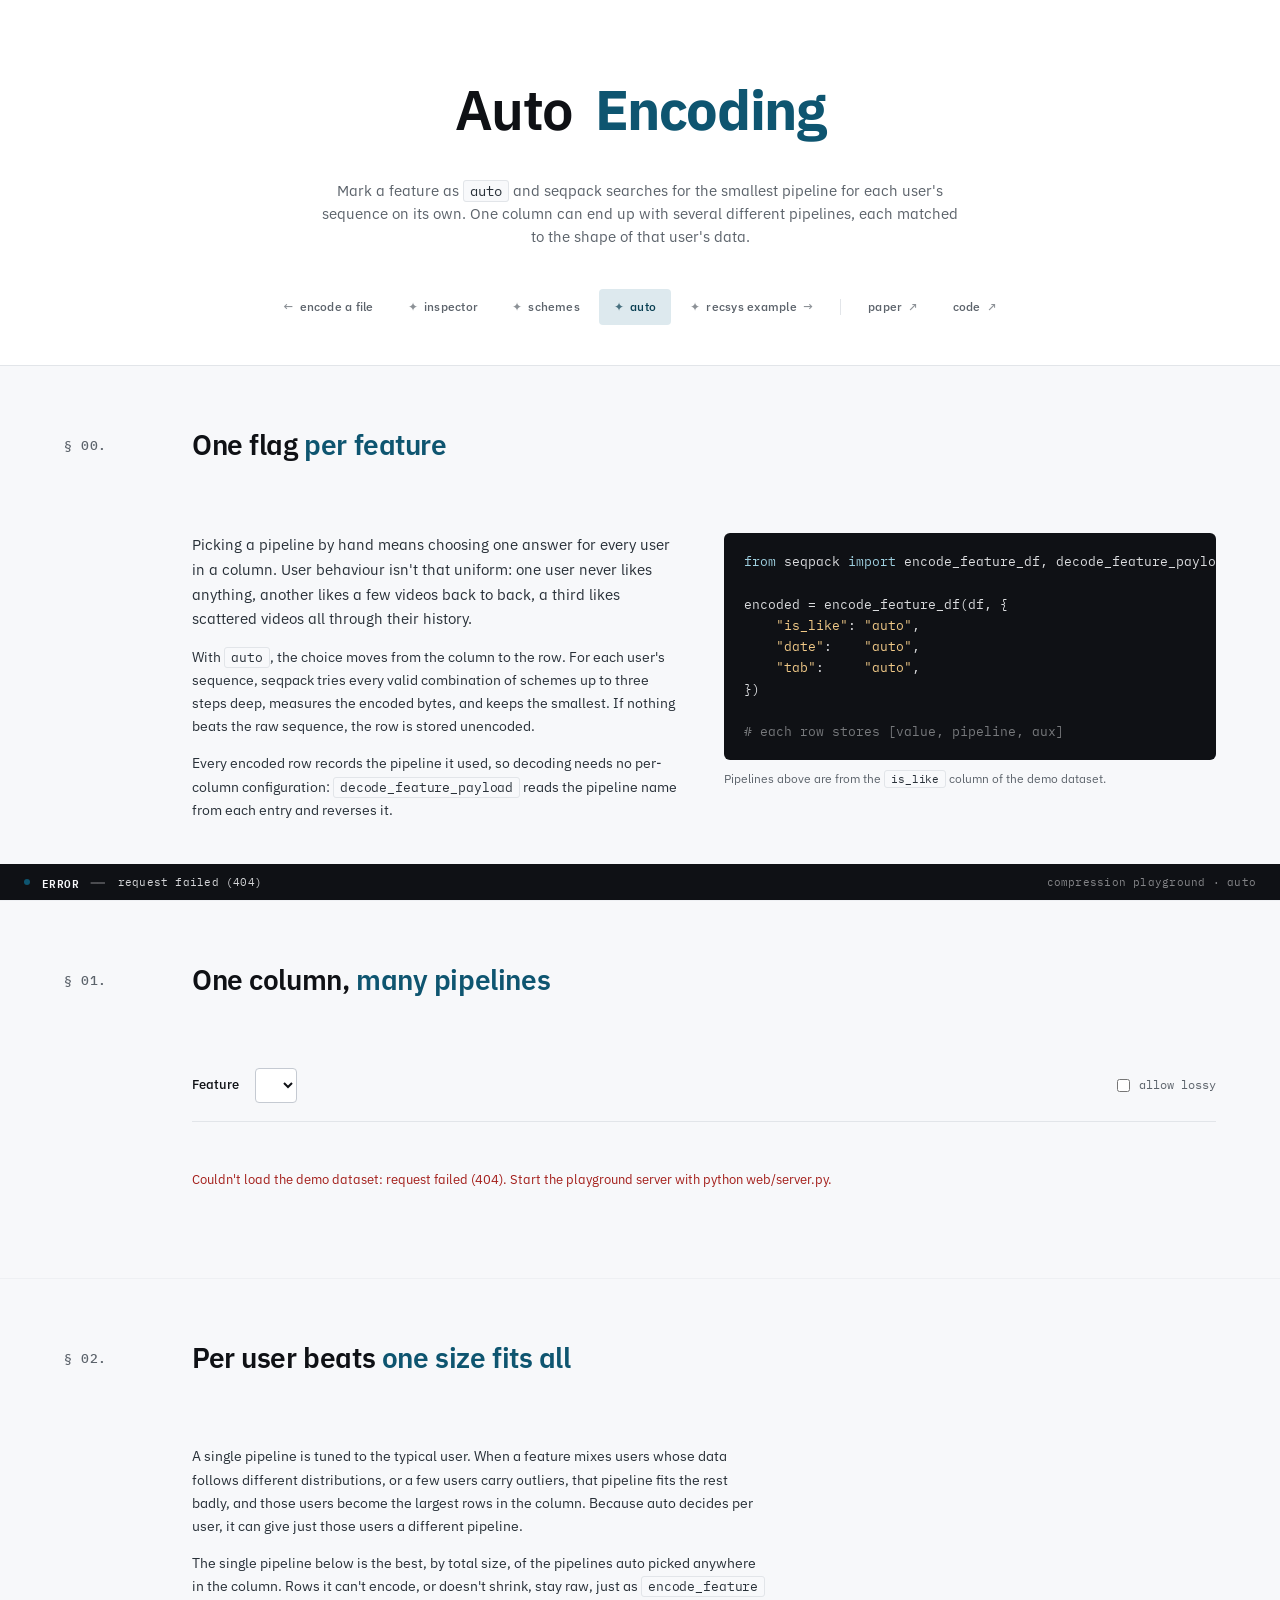
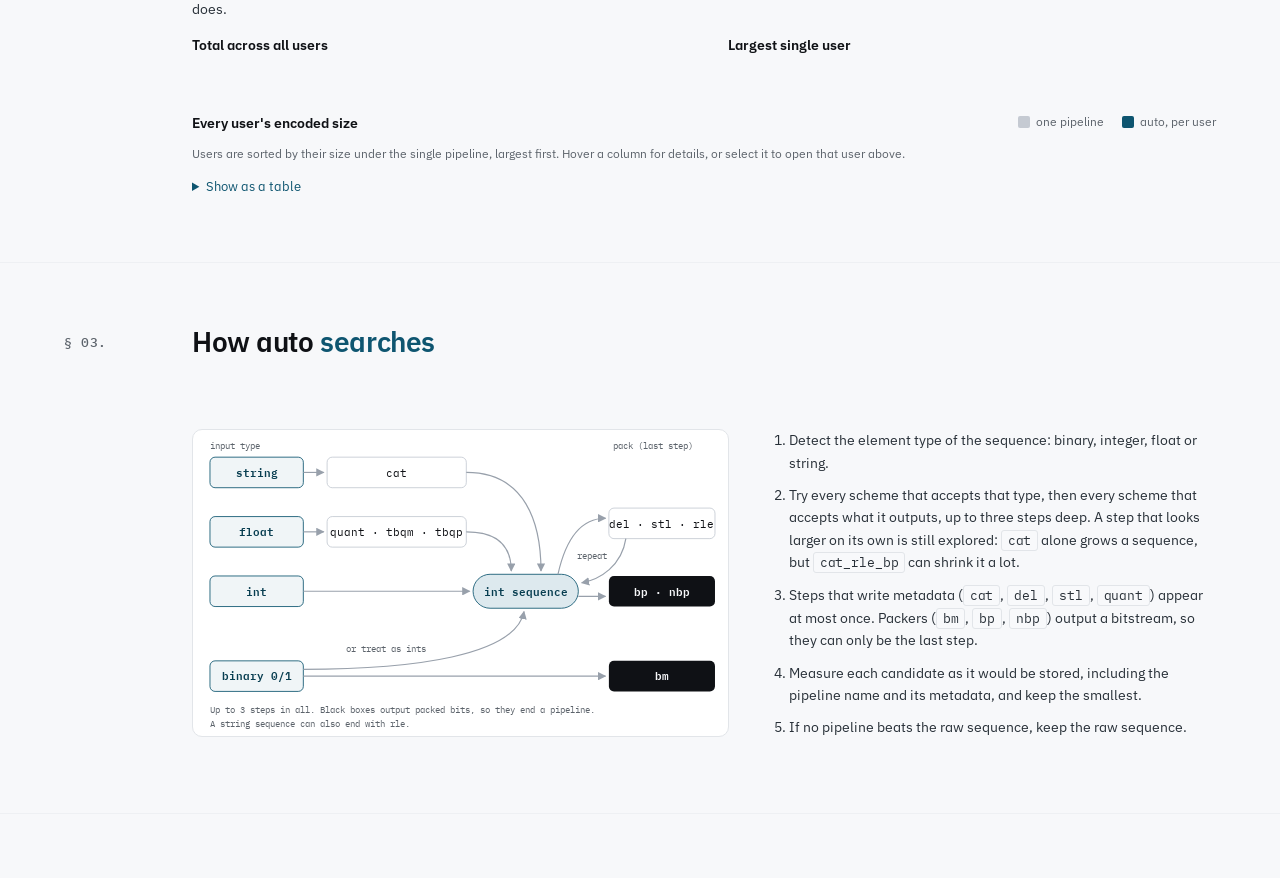
==== commit b933fe9d: "max example" ====
--- a/web/auto-encoding.html
+++ b/web/auto-encoding.html
@@ -12,15 +12,19 @@
 /* Pipeline colours. Assigned in order of how many users a pipeline wins, so
    the most common pipeline in any column is always the accent teal. */
 :root {
-  --pl-0: #0E5570;
-  --pl-1: #D08A2E;
-  --pl-2: #6B8F3A;
-  --pl-3: #8A5BA8;
-  --pl-4: #B8514A;
-  --pl-5: #4F9BB5;
-  --pl-6: #8C7A5B;
-  --pl-7: #5C636B;
+  /* validated categorical order (adjacent CVD ΔE ≥ 9, normal-vision ΔE ≥ 19) */
+  --pl-0: #2a78d6;
+  --pl-1: #eb6834;
+  --pl-2: #1baf7a;
+  --pl-3: #eda100;
+  --pl-4: #e87ba4;
+  --pl-5: #008300;
+  --pl-6: #4a3aa7;
+  --pl-7: #e34948;
   --pl-none: #D5DAE0;
+  /* per-user chart: the single pipeline is the recessive baseline */
+  --viz-fixed: #C5CAD2;
+  --viz-auto: var(--accent);
 }
 
 .au-body { font-size: 14px; line-height: 1.65; color: var(--ink-soft); max-width: 72ch; }
@@ -202,6 +206,9 @@
   padding: 14px 16px 16px;
   cursor: pointer;
   min-width: 0;
+  display: flex;
+  flex-direction: column;
+  justify-content: flex-start;
 }
 .au-card:hover { border-color: var(--border-strong); border-top-color: var(--card-color); }
 .au-card:focus-visible { outline: 2px solid var(--ink); outline-offset: 2px; }
@@ -220,6 +227,53 @@
 .au-bar-row.auto .au-bar-fill { background: var(--accent); }
 .au-bar-value { font-size: 13px; text-align: right; font-feature-settings: 'tnum'; color: var(--ink); }
 .au-savings-note { margin-top: 20px; }
+.au-compare { display: grid; grid-template-columns: repeat(2, minmax(0, 1fr)); gap: 32px 48px; max-width: 1080px; }
+.au-compare-title { font-size: 14px; font-weight: 600; color: var(--ink); margin: 0 0 12px; }
+.au-compare .au-bar-row { grid-template-columns: 150px minmax(0, 1fr) 72px; gap: 12px; }
+.au-switch { margin-top: 4px; }
+
+/* per-user chart */
+.au-tail { margin-top: 44px; max-width: 1080px; }
+.au-tail-head { display: flex; flex-wrap: wrap; align-items: baseline; justify-content: space-between; gap: 8px 24px; margin-bottom: 10px; }
+.au-tail-title { font-size: 14px; font-weight: 600; color: var(--ink); margin: 0; }
+.au-tail-legend { display: flex; gap: 18px; font-size: 12px; color: var(--muted); }
+.au-tail-legend span { display: inline-flex; align-items: center; gap: 6px; }
+.au-tail-legend i { width: 12px; height: 12px; border-radius: 2px; display: inline-block; }
+.au-tail-plot { position: relative; }
+.au-tail-plot svg { display: block; width: 100%; overflow: visible; }
+.au-tail-plot text { font-family: 'IBM Plex Sans', sans-serif; font-size: 11px; fill: var(--muted); }
+.au-tail-plot .ref-label { fill: var(--ink-soft); font-weight: 500; }
+.au-tail-plot .hit { fill: transparent; cursor: pointer; }
+.au-tail-plot .hit:hover, .au-tail-plot .hit.active { fill: rgba(15, 17, 21, 0.05); }
+.au-tip {
+  position: absolute;
+  pointer-events: none;
+  background: var(--surface);
+  border: 1px solid var(--border);
+  border-radius: var(--r-md);
+  box-shadow: var(--shadow-3);
+  padding: 8px 10px;
+  font-size: 12px;
+  line-height: 1.5;
+  color: var(--ink);
+  white-space: nowrap;
+  z-index: 5;
+}
+.au-tip .muted { color: var(--muted); }
+.au-tip-row { display: flex; align-items: center; gap: 6px; font-feature-settings: 'tnum'; }
+.au-tip-row i { width: 8px; height: 8px; border-radius: 2px; display: inline-block; }
+.au-tail-caption { font-size: 12px; color: var(--muted); margin: 8px 0 0; }
+.au-table-toggle { margin-top: 14px; font-size: 13px; }
+.au-table-toggle summary { cursor: pointer; color: var(--accent); }
+.au-table-wrap { max-height: 320px; overflow: auto; margin-top: 10px; border: 1px solid var(--border); border-radius: var(--r-md); background: var(--surface); }
+.au-table { width: 100%; border-collapse: collapse; font-size: 12.5px; font-feature-settings: 'tnum'; }
+.au-table th, .au-table td { padding: 6px 12px; text-align: right; border-bottom: 1px solid var(--rule); }
+.au-table th:nth-child(-n+3), .au-table td:nth-child(-n+3) { text-align: left; }
+.au-table th { position: sticky; top: 0; background: var(--surface-alt); font-weight: 500; color: var(--muted); }
+
+.au-profile { font-size: 12.5px; color: var(--ink-soft); background: var(--accent-tint); border-radius: var(--r-sm); padding: 8px 10px; margin: 12px 0 0; }
+.au-profile b { font-weight: 600; }
+.au-synth-tag { font-family: 'IBM Plex Sans', sans-serif; font-size: 10.5px; color: var(--muted); margin-left: 4px; }
 
 /* ── §03 search ────────────────────────────────────────────────── */
 .au-search { display: grid; grid-template-columns: minmax(0, 1.2fr) minmax(0, 1fr); gap: 40px; align-items: start; }
@@ -232,7 +286,7 @@
 .au-status.error { color: var(--neg); }
 
 @media (max-width: 1100px) {
-  .au-intro, .au-explorer, .au-search { grid-template-columns: minmax(0, 1fr); }
+  .au-intro, .au-explorer, .au-search, .au-compare { grid-template-columns: minmax(0, 1fr); }
   .au-explorer { gap: 28px; }
   .au-grid-wrap { max-width: 440px; }
 }
@@ -365,7 +419,7 @@
         <div class="au-grid-wrap">
           <div class="au-grid" id="auGrid" role="group" aria-label="Users, coloured by the pipeline auto chose"></div>
           <p class="au-grid-caption">
-            Each square is one user from the KuaiRand demo sample. Select a
+            Each square is <span id="auGridSource">one user from the KuaiRand demo sample</span>. Select a
             square to see that user's sequence, or a pipeline below to highlight
             its users.
           </p>
@@ -388,14 +442,54 @@
   <div class="section-num">§ 02.</div>
   <h2 class="section-title">Per user beats <em>one size fits all</em></h2>
   <div class="section-body">
-    <p class="au-body" id="auSavingsLede">
-      Total bytes for the selected feature across all users, compared with
-      forcing a single pipeline onto every row. The single pipeline is the best
-      of the ones auto picked anywhere in the column; rows it can't encode, or
-      doesn't shrink, fall back to raw, just as <code>encode_feature</code> does.
-    </p>
-    <div class="au-bars" id="auBars"></div>
+    <div class="au-body">
+      <p>
+        A single pipeline is tuned to the typical user. When a feature mixes
+        users whose data follows different distributions, or a few users carry
+        outliers, that pipeline fits the rest badly, and those users become the
+        largest rows in the column. Because auto decides per user, it can give
+        just those users a different pipeline.
+      </p>
+      <p id="auSavingsLede">
+        The single pipeline below is the best, by total size, of the pipelines
+        auto picked anywhere in the column. Rows it can't encode, or doesn't
+        shrink, stay raw, just as <code>encode_feature</code> does.
+      </p>
+      <p class="au-switch hidden" id="auSwitchWrap">
+        <button class="btn-secondary" id="auSwitchBtn">Show a feature with mixed users and outliers</button>
+      </p>
+    </div>
+
+    <div class="au-compare">
+      <div>
+        <h3 class="au-compare-title">Total across all users</h3>
+        <div class="au-bars" id="auBars"></div>
+      </div>
+      <div>
+        <h3 class="au-compare-title">Largest single user</h3>
+        <div class="au-bars" id="auMaxBars"></div>
+      </div>
+    </div>
     <p class="au-body au-savings-note" id="auSavingsNote"></p>
+
+    <div class="au-tail" id="auTail">
+      <div class="au-tail-head">
+        <h3 class="au-tail-title" id="auTailTitle">Every user's encoded size</h3>
+        <div class="au-tail-legend" aria-hidden="true">
+          <span><i style="background:var(--viz-fixed)"></i><span id="auTailFixedName">one pipeline</span></span>
+          <span><i style="background:var(--viz-auto)"></i>auto, per user</span>
+        </div>
+      </div>
+      <div class="au-tail-plot" id="auTailPlot"></div>
+      <p class="au-tail-caption">
+        Users are sorted by their size under the single pipeline, largest first.
+        Hover a column for details, or select it to open that user above.
+      </p>
+      <details class="au-table-toggle">
+        <summary>Show as a table</summary>
+        <div class="au-table-wrap"><table class="au-table" id="auTailTable"></table></div>
+      </details>
+    </div>
   </div>
 </section>
 
--- a/web/styles.css
+++ b/web/styles.css
@@ -2235,6 +2235,20 @@
   overflow-x: auto;
   color: var(--ink);
 }
+/* Cap long per-stage listings (e.g. del over thousands of values) so a
+   single stage can't take over the page; the block scrolls instead. */
+.pg-values,
+.pg-dict,
+.pg-delta-list,
+.pg-stl,
+.pg-aux,
+.pg-base64 {
+  max-height: 320px;
+  overflow-y: auto;
+  overscroll-behavior: contain;
+}
+.pg-stl > *,
+.pg-aux > * { flex-shrink: 0; }
 .pg-meta {
   font-family: 'IBM Plex Mono', monospace;
   font-size: 11px;
